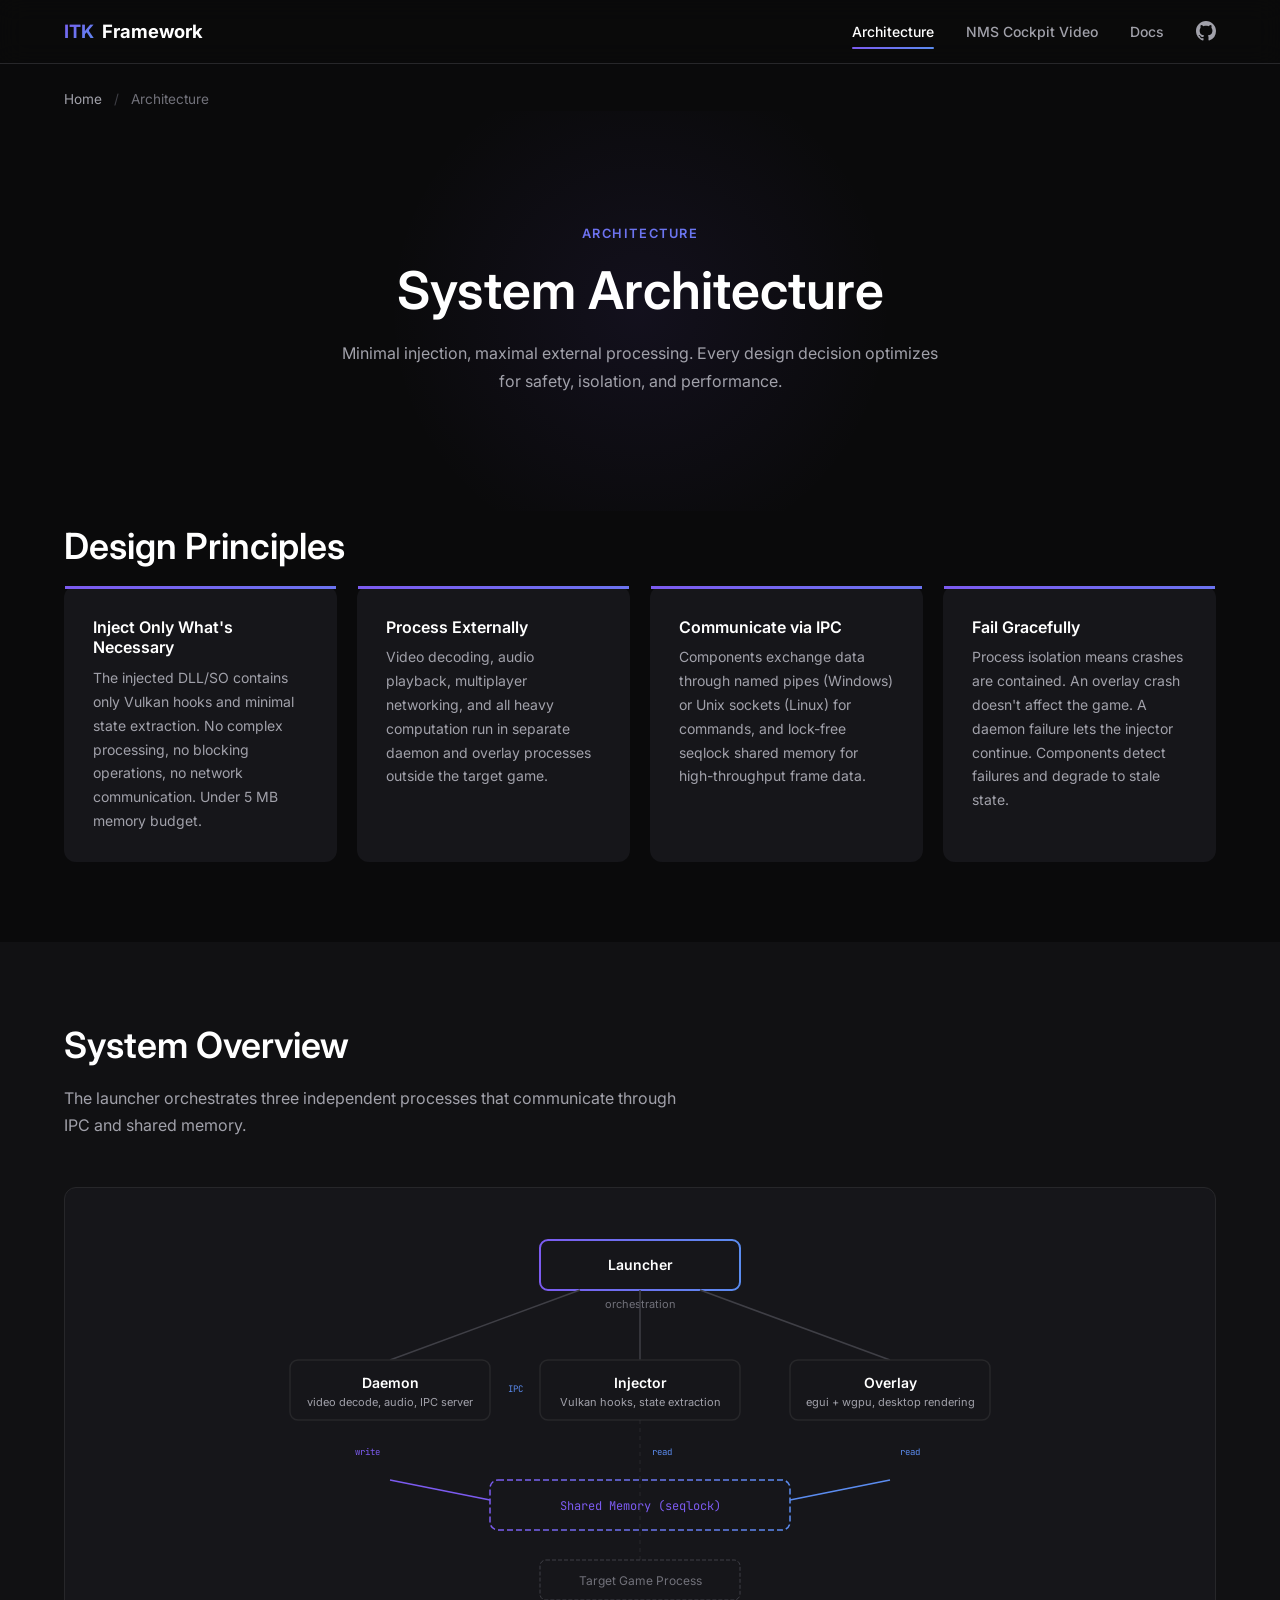
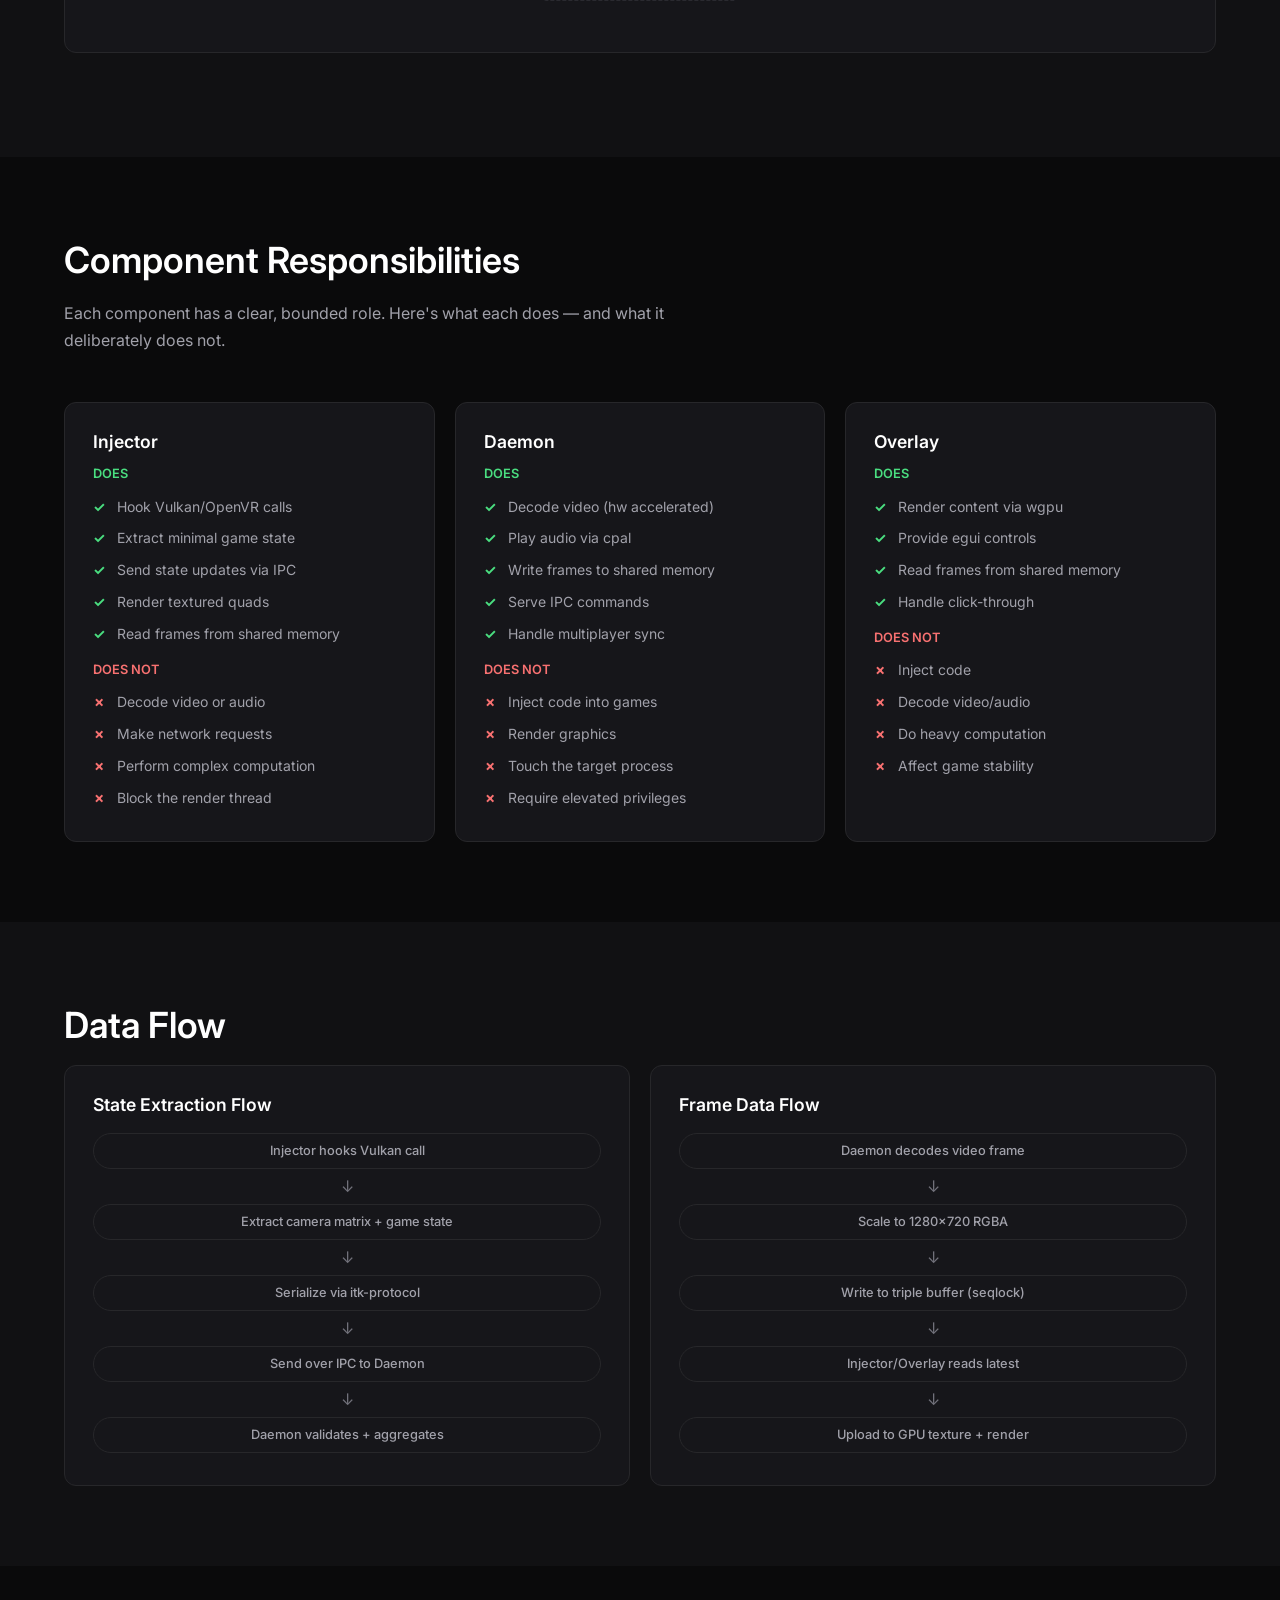
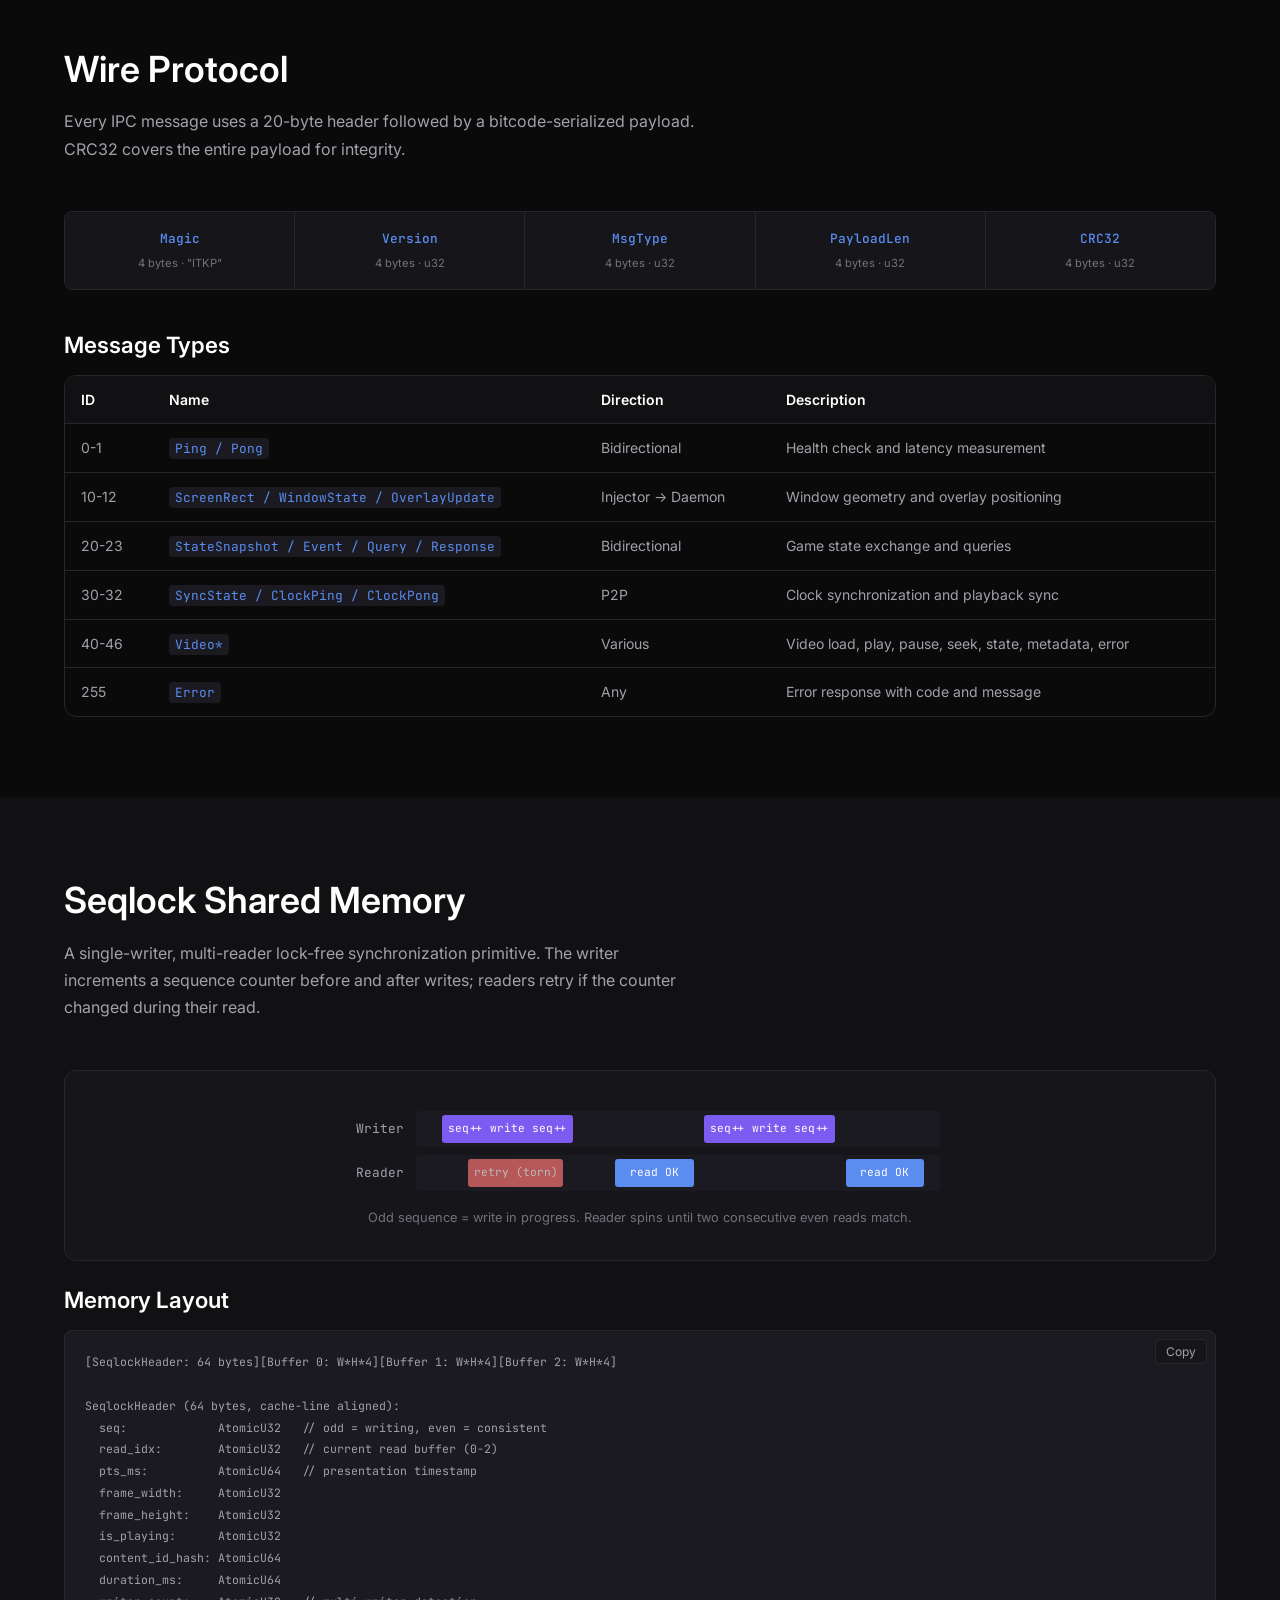
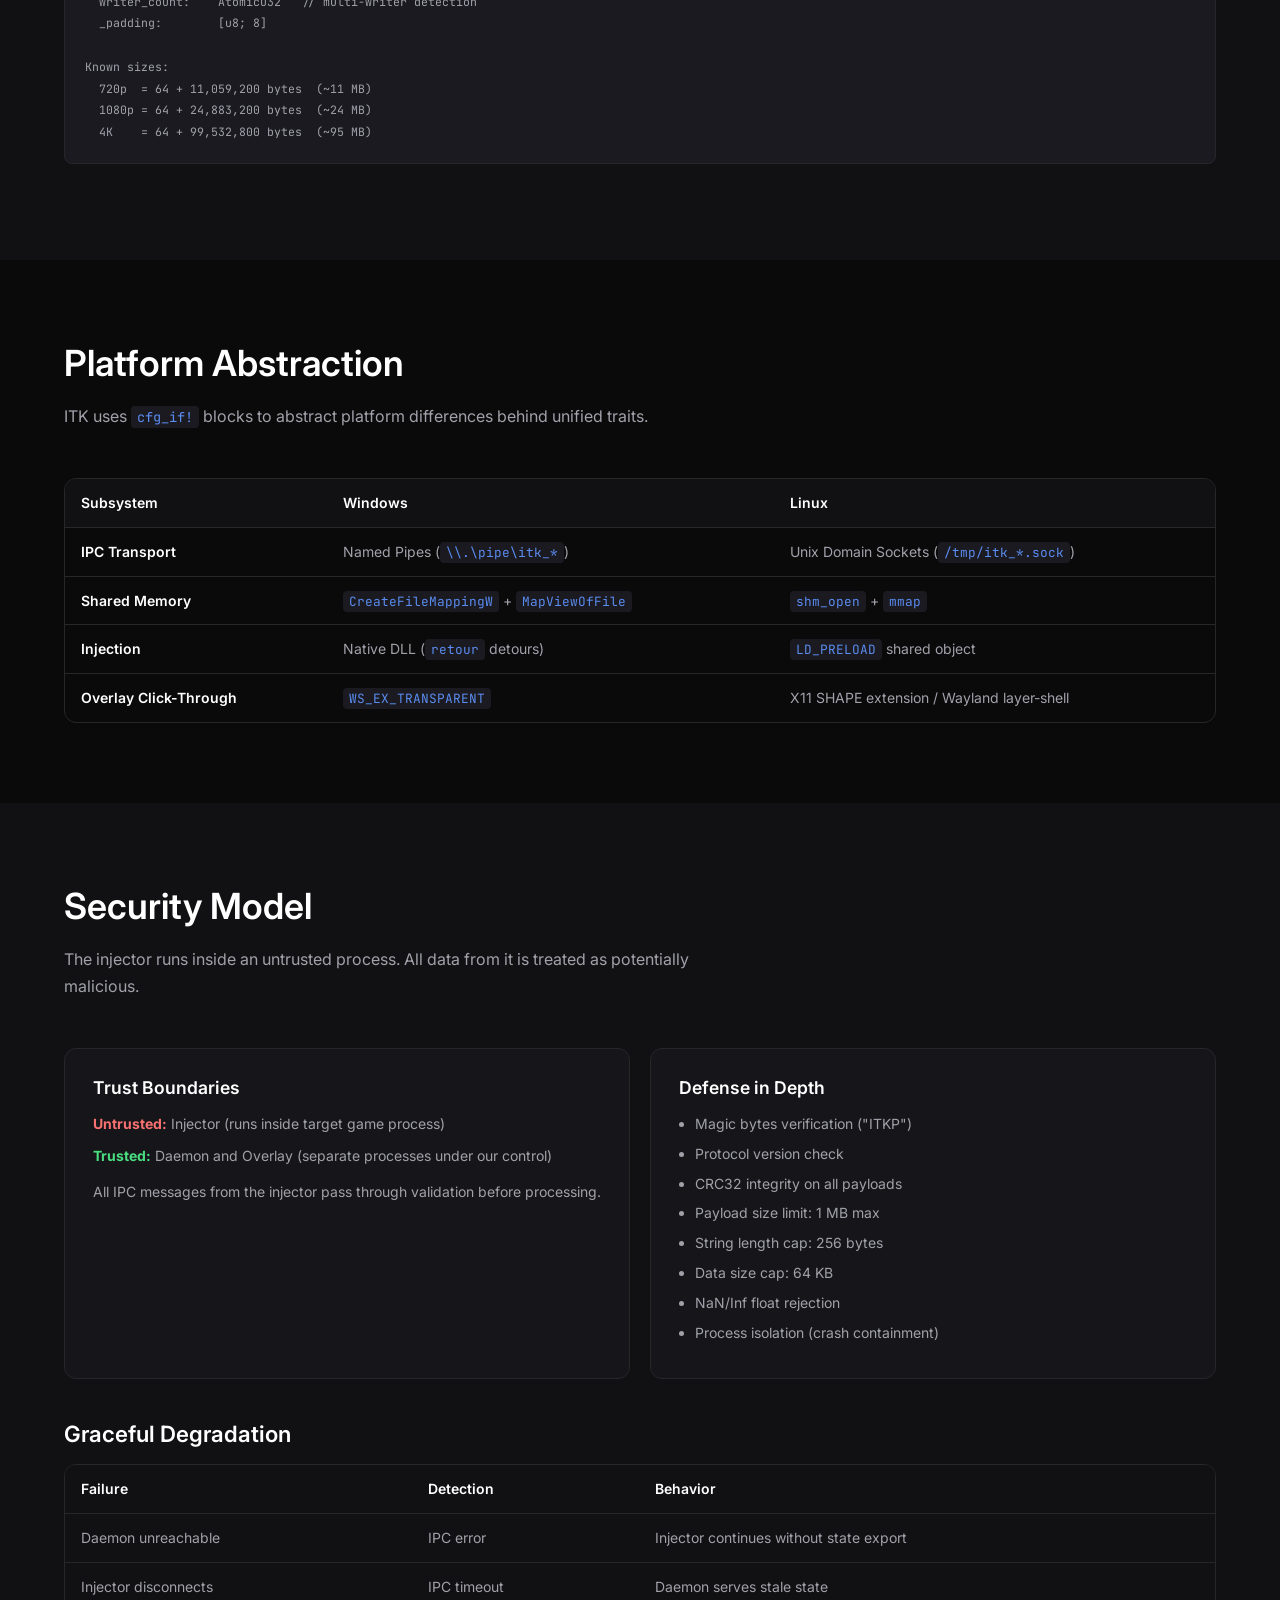
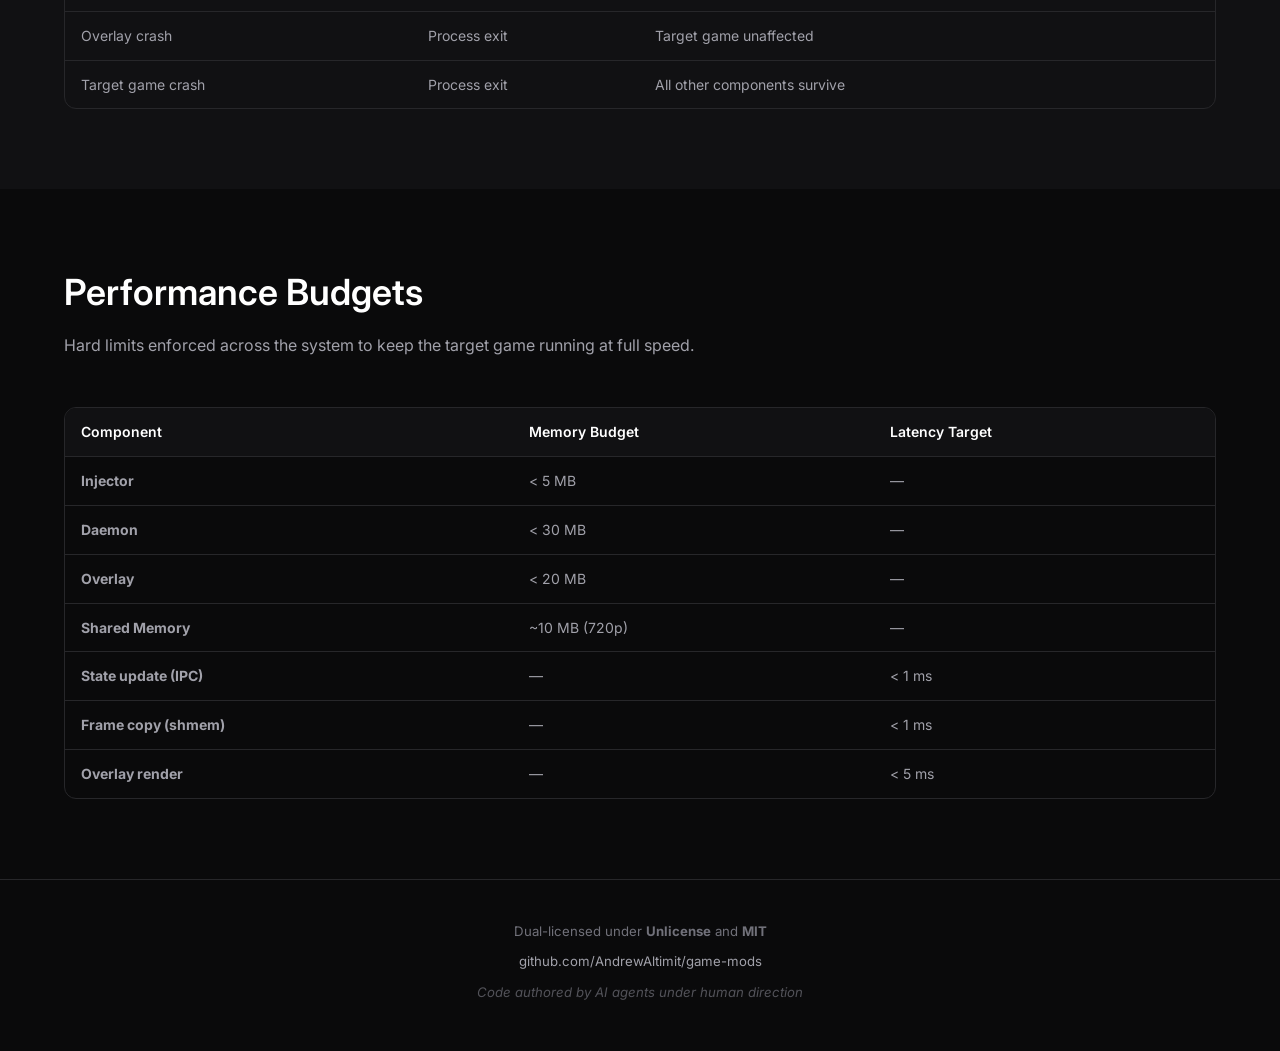
==== site/architecture.html @ 0e010b7b "feat: add GitHub Pages site with ITK documentation and CI deployment Build a complete static site sh" ====
<!DOCTYPE html>
<html lang="en">
<head>
  <meta charset="UTF-8">
  <meta name="viewport" content="width=device-width, initial-scale=1.0">
  <title>Architecture — ITK Framework</title>
  <meta name="description" content="Deep-dive into the ITK framework architecture: minimal injection, external processing, IPC, and shared memory.">
  <link rel="icon" href="img/favicon.svg" type="image/svg+xml">
  <link rel="stylesheet" href="css/styles.css">
</head>
<body>

  <!-- ── Navigation ──────────────────────────────────────────────── -->
  <nav class="navbar">
    <div class="container">
      <a href="index.html" class="nav-logo"><span>ITK</span> Framework</a>
      <div class="nav-links">
        <a href="architecture.html" class="active">Architecture</a>
        <a href="nms-cockpit-video.html">NMS Cockpit Video</a>
        <a href="docs.html">Docs</a>
        <a href="https://github.com/AndrewAltimit/game-mods" class="github-link" target="_blank" rel="noopener">
          <svg viewBox="0 0 16 16" aria-label="GitHub"><path d="M8 0C3.58 0 0 3.58 0 8c0 3.54 2.29 6.53 5.47 7.59.4.07.55-.17.55-.38 0-.19-.01-.82-.01-1.49-2.01.37-2.53-.49-2.69-.94-.09-.23-.48-.94-.82-1.13-.28-.15-.68-.52-.01-.53.63-.01 1.08.58 1.23.82.72 1.21 1.87.87 2.33.66.07-.52.28-.87.51-1.07-1.78-.2-3.64-.89-3.64-3.95 0-.87.31-1.59.82-2.15-.08-.2-.36-1.02.08-2.12 0 0 .67-.21 2.2.82.64-.18 1.32-.27 2-.27s1.36.09 2 .27c1.53-1.04 2.2-.82 2.2-.82.44 1.1.16 1.92.08 2.12.51.56.82 1.27.82 2.15 0 3.07-1.87 3.75-3.65 3.95.29.25.54.73.54 1.48 0 1.07-.01 1.93-.01 2.2 0 .21.15.46.55.38A8.01 8.01 0 0016 8c0-4.42-3.58-8-8-8z"/></svg>
        </a>
      </div>
      <button class="hamburger" aria-label="Toggle navigation">
        <span></span><span></span><span></span>
      </button>
    </div>
  </nav>

  <div class="nav-overlay">
    <a href="index.html">Home</a>
    <a href="architecture.html">Architecture</a>
    <a href="nms-cockpit-video.html">NMS Cockpit Video</a>
    <a href="docs.html">Docs</a>
    <a href="https://github.com/AndrewAltimit/game-mods" target="_blank" rel="noopener">GitHub</a>
  </div>

  <!-- ── Breadcrumbs ─────────────────────────────────────────────── -->
  <div class="breadcrumbs container">
    <a href="index.html">Home</a> <span>/</span> Architecture
  </div>

  <!-- ── Page Header ─────────────────────────────────────────────── -->
  <section class="page-header">
    <div class="container">
      <div class="section-label fade-in">Architecture</div>
      <h1 class="fade-in">System Architecture</h1>
      <p class="fade-in">Minimal injection, maximal external processing. Every design decision optimizes for safety, isolation, and performance.</p>
    </div>
  </section>

  <!-- ── Design Philosophy ───────────────────────────────────────── -->
  <section>
    <div class="container">
      <h2 class="section-title fade-in">Design Principles</h2>
      <div class="principle-grid">
        <div class="principle-card fade-in">
          <h3>Inject Only What's Necessary</h3>
          <p>The injected DLL/SO contains only Vulkan hooks and minimal state extraction. No complex processing, no blocking operations, no network communication. Under 5 MB memory budget.</p>
        </div>
        <div class="principle-card fade-in">
          <h3>Process Externally</h3>
          <p>Video decoding, audio playback, multiplayer networking, and all heavy computation run in separate daemon and overlay processes outside the target game.</p>
        </div>
        <div class="principle-card fade-in">
          <h3>Communicate via IPC</h3>
          <p>Components exchange data through named pipes (Windows) or Unix sockets (Linux) for commands, and lock-free seqlock shared memory for high-throughput frame data.</p>
        </div>
        <div class="principle-card fade-in">
          <h3>Fail Gracefully</h3>
          <p>Process isolation means crashes are contained. An overlay crash doesn't affect the game. A daemon failure lets the injector continue. Components detect failures and degrade to stale state.</p>
        </div>
      </div>
    </div>
  </section>

  <!-- ── System Overview Diagram ─────────────────────────────────── -->
  <section style="background: var(--bg-raised);">
    <div class="container">
      <h2 class="section-title fade-in">System Overview</h2>
      <p class="section-desc fade-in">The launcher orchestrates three independent processes that communicate through IPC and shared memory.</p>
      <div class="diagram-wrap fade-in">
        <svg viewBox="0 0 800 400" xmlns="http://www.w3.org/2000/svg" style="max-width: 800px;">
          <defs>
            <linearGradient id="grad1" x1="0%" y1="0%" x2="100%" y2="0%">
              <stop offset="0%" stop-color="#7c5bf0"/>
              <stop offset="100%" stop-color="#5b8cf0"/>
            </linearGradient>
            <filter id="glow">
              <feGaussianBlur stdDeviation="2" result="blur"/>
              <feMerge><feMergeNode in="blur"/><feMergeNode in="SourceGraphic"/></feMerge>
            </filter>
          </defs>

          <!-- Launcher box -->
          <rect x="300" y="20" width="200" height="50" rx="8" fill="none" stroke="url(#grad1)" stroke-width="2"/>
          <text x="400" y="50" text-anchor="middle" fill="#fff" font-family="Inter, sans-serif" font-size="14" font-weight="600">Launcher</text>
          <text x="400" y="88" text-anchor="middle" fill="#71717a" font-family="Inter, sans-serif" font-size="11">orchestration</text>

          <!-- Connecting lines from launcher -->
          <line x1="340" y1="70" x2="150" y2="140" stroke="#3f3f46" stroke-width="1.5"/>
          <line x1="400" y1="70" x2="400" y2="140" stroke="#3f3f46" stroke-width="1.5"/>
          <line x1="460" y1="70" x2="650" y2="140" stroke="#3f3f46" stroke-width="1.5"/>

          <!-- Daemon box -->
          <rect x="50" y="140" width="200" height="60" rx="8" fill="#16161a" stroke="#27272a" stroke-width="1.5"/>
          <text x="150" y="168" text-anchor="middle" fill="#fff" font-family="Inter, sans-serif" font-size="14" font-weight="600">Daemon</text>
          <text x="150" y="186" text-anchor="middle" fill="#a1a1aa" font-family="Inter, sans-serif" font-size="11">video decode, audio, IPC server</text>

          <!-- Injector box -->
          <rect x="300" y="140" width="200" height="60" rx="8" fill="#16161a" stroke="#27272a" stroke-width="1.5"/>
          <text x="400" y="168" text-anchor="middle" fill="#fff" font-family="Inter, sans-serif" font-size="14" font-weight="600">Injector</text>
          <text x="400" y="186" text-anchor="middle" fill="#a1a1aa" font-family="Inter, sans-serif" font-size="11">Vulkan hooks, state extraction</text>

          <!-- Overlay box -->
          <rect x="550" y="140" width="200" height="60" rx="8" fill="#16161a" stroke="#27272a" stroke-width="1.5"/>
          <text x="650" y="168" text-anchor="middle" fill="#fff" font-family="Inter, sans-serif" font-size="14" font-weight="600">Overlay</text>
          <text x="650" y="186" text-anchor="middle" fill="#a1a1aa" font-family="Inter, sans-serif" font-size="11">egui + wgpu, desktop rendering</text>

          <!-- Shared Memory block -->
          <rect x="250" y="260" width="300" height="50" rx="8" fill="none" stroke="url(#grad1)" stroke-width="1.5" stroke-dasharray="6 3"/>
          <text x="400" y="290" text-anchor="middle" fill="#7c5bf0" font-family="JetBrains Mono, monospace" font-size="12">Shared Memory (seqlock)</text>

          <!-- IPC arrows -->
          <line x1="250" y1="180" x2="300" y2="180" stroke="#5b8cf0" stroke-width="1.5" class="flow-line" filter="url(#glow)"/>
          <text x="275" y="172" text-anchor="middle" fill="#5b8cf0" font-family="JetBrains Mono, monospace" font-size="9">IPC</text>

          <!-- Shmem arrows -->
          <line x1="150" y1="200" x2="150" y2="260" stroke="#7c5bf0" stroke-width="1.5" class="flow-line" filter="url(#glow)"/>
          <line x1="150" y1="260" x2="250" y2="280" stroke="#7c5bf0" stroke-width="1.5"/>
          <text x="140" y="235" text-anchor="end" fill="#7c5bf0" font-family="JetBrains Mono, monospace" font-size="9">write</text>

          <line x1="650" y1="200" x2="650" y2="260" stroke="#5b8cf0" stroke-width="1.5" class="flow-line" filter="url(#glow)"/>
          <line x1="650" y1="260" x2="550" y2="280" stroke="#5b8cf0" stroke-width="1.5"/>
          <text x="660" y="235" fill="#5b8cf0" font-family="JetBrains Mono, monospace" font-size="9">read</text>

          <line x1="400" y1="200" x2="400" y2="260" stroke="#5b8cf0" stroke-width="1.5" class="flow-line" filter="url(#glow)"/>
          <text x="412" y="235" fill="#5b8cf0" font-family="JetBrains Mono, monospace" font-size="9">read</text>

          <!-- Target Game box -->
          <rect x="300" y="340" width="200" height="40" rx="6" fill="none" stroke="#3f3f46" stroke-width="1" stroke-dasharray="4 2"/>
          <text x="400" y="365" text-anchor="middle" fill="#71717a" font-family="Inter, sans-serif" font-size="12">Target Game Process</text>

          <!-- Injector inside game indicator -->
          <line x1="400" y1="200" x2="400" y2="340" stroke="#3f3f46" stroke-width="1" stroke-dasharray="4 4" opacity="0.4"/>
        </svg>
      </div>
    </div>
  </section>

  <!-- ── Component Responsibilities ──────────────────────────────── -->
  <section>
    <div class="container">
      <h2 class="section-title fade-in">Component Responsibilities</h2>
      <p class="section-desc fade-in">Each component has a clear, bounded role. Here's what each does &mdash; and what it deliberately does not.</p>
      <div class="three-col">
        <div class="card fade-in">
          <h3>Injector</h3>
          <h4 style="color: #4ade80; font-size: 0.8rem; margin: 12px 0 8px; font-weight: 600;">DOES</h4>
          <ul class="does-list">
            <li>Hook Vulkan/OpenVR calls</li>
            <li>Extract minimal game state</li>
            <li>Send state updates via IPC</li>
            <li>Render textured quads</li>
            <li>Read frames from shared memory</li>
          </ul>
          <h4 style="color: #f87171; font-size: 0.8rem; margin: 12px 0 8px; font-weight: 600;">DOES NOT</h4>
          <ul class="doesnt-list">
            <li>Decode video or audio</li>
            <li>Make network requests</li>
            <li>Perform complex computation</li>
            <li>Block the render thread</li>
          </ul>
        </div>
        <div class="card fade-in">
          <h3>Daemon</h3>
          <h4 style="color: #4ade80; font-size: 0.8rem; margin: 12px 0 8px; font-weight: 600;">DOES</h4>
          <ul class="does-list">
            <li>Decode video (hw accelerated)</li>
            <li>Play audio via cpal</li>
            <li>Write frames to shared memory</li>
            <li>Serve IPC commands</li>
            <li>Handle multiplayer sync</li>
          </ul>
          <h4 style="color: #f87171; font-size: 0.8rem; margin: 12px 0 8px; font-weight: 600;">DOES NOT</h4>
          <ul class="doesnt-list">
            <li>Inject code into games</li>
            <li>Render graphics</li>
            <li>Touch the target process</li>
            <li>Require elevated privileges</li>
          </ul>
        </div>
        <div class="card fade-in">
          <h3>Overlay</h3>
          <h4 style="color: #4ade80; font-size: 0.8rem; margin: 12px 0 8px; font-weight: 600;">DOES</h4>
          <ul class="does-list">
            <li>Render content via wgpu</li>
            <li>Provide egui controls</li>
            <li>Read frames from shared memory</li>
            <li>Handle click-through</li>
          </ul>
          <h4 style="color: #f87171; font-size: 0.8rem; margin: 12px 0 8px; font-weight: 600;">DOES NOT</h4>
          <ul class="doesnt-list">
            <li>Inject code</li>
            <li>Decode video/audio</li>
            <li>Do heavy computation</li>
            <li>Affect game stability</li>
          </ul>
        </div>
      </div>
    </div>
  </section>

  <!-- ── Data Flow ───────────────────────────────────────────────── -->
  <section style="background: var(--bg-raised);">
    <div class="container">
      <h2 class="section-title fade-in">Data Flow</h2>
      <div class="card-grid">
        <div class="card fade-in">
          <h3>State Extraction Flow</h3>
          <div style="margin-top: 16px;">
            <div class="pill" style="margin: 4px 0; display: block; text-align: center;">Injector hooks Vulkan call</div>
            <div style="text-align: center; color: var(--text-dim);">&darr;</div>
            <div class="pill" style="margin: 4px 0; display: block; text-align: center;">Extract camera matrix + game state</div>
            <div style="text-align: center; color: var(--text-dim);">&darr;</div>
            <div class="pill" style="margin: 4px 0; display: block; text-align: center;">Serialize via itk-protocol</div>
            <div style="text-align: center; color: var(--text-dim);">&darr;</div>
            <div class="pill" style="margin: 4px 0; display: block; text-align: center;">Send over IPC to Daemon</div>
            <div style="text-align: center; color: var(--text-dim);">&darr;</div>
            <div class="pill" style="margin: 4px 0; display: block; text-align: center;">Daemon validates + aggregates</div>
          </div>
        </div>
        <div class="card fade-in">
          <h3>Frame Data Flow</h3>
          <div style="margin-top: 16px;">
            <div class="pill" style="margin: 4px 0; display: block; text-align: center;">Daemon decodes video frame</div>
            <div style="text-align: center; color: var(--text-dim);">&darr;</div>
            <div class="pill" style="margin: 4px 0; display: block; text-align: center;">Scale to 1280&times;720 RGBA</div>
            <div style="text-align: center; color: var(--text-dim);">&darr;</div>
            <div class="pill" style="margin: 4px 0; display: block; text-align: center;">Write to triple buffer (seqlock)</div>
            <div style="text-align: center; color: var(--text-dim);">&darr;</div>
            <div class="pill" style="margin: 4px 0; display: block; text-align: center;">Injector/Overlay reads latest</div>
            <div style="text-align: center; color: var(--text-dim);">&darr;</div>
            <div class="pill" style="margin: 4px 0; display: block; text-align: center;">Upload to GPU texture + render</div>
          </div>
        </div>
      </div>
    </div>
  </section>

  <!-- ── Wire Protocol ───────────────────────────────────────────── -->
  <section>
    <div class="container">
      <h2 class="section-title fade-in">Wire Protocol</h2>
      <p class="section-desc fade-in">Every IPC message uses a 20-byte header followed by a bitcode-serialized payload. CRC32 covers the entire payload for integrity.</p>

      <div class="header-visual fade-in">
        <div class="header-field">
          <div class="field-name">Magic</div>
          <div class="field-size">4 bytes &middot; "ITKP"</div>
        </div>
        <div class="header-field">
          <div class="field-name">Version</div>
          <div class="field-size">4 bytes &middot; u32</div>
        </div>
        <div class="header-field">
          <div class="field-name">MsgType</div>
          <div class="field-size">4 bytes &middot; u32</div>
        </div>
        <div class="header-field">
          <div class="field-name">PayloadLen</div>
          <div class="field-size">4 bytes &middot; u32</div>
        </div>
        <div class="header-field">
          <div class="field-name">CRC32</div>
          <div class="field-size">4 bytes &middot; u32</div>
        </div>
      </div>

      <h3 class="fade-in" style="margin-top: 40px;">Message Types</h3>
      <div class="table-wrap fade-in" style="margin-top: 16px;">
        <table>
          <thead>
            <tr><th>ID</th><th>Name</th><th>Direction</th><th>Description</th></tr>
          </thead>
          <tbody>
            <tr><td>0-1</td><td><code>Ping / Pong</code></td><td>Bidirectional</td><td>Health check and latency measurement</td></tr>
            <tr><td>10-12</td><td><code>ScreenRect / WindowState / OverlayUpdate</code></td><td>Injector &rarr; Daemon</td><td>Window geometry and overlay positioning</td></tr>
            <tr><td>20-23</td><td><code>StateSnapshot / Event / Query / Response</code></td><td>Bidirectional</td><td>Game state exchange and queries</td></tr>
            <tr><td>30-32</td><td><code>SyncState / ClockPing / ClockPong</code></td><td>P2P</td><td>Clock synchronization and playback sync</td></tr>
            <tr><td>40-46</td><td><code>Video*</code></td><td>Various</td><td>Video load, play, pause, seek, state, metadata, error</td></tr>
            <tr><td>255</td><td><code>Error</code></td><td>Any</td><td>Error response with code and message</td></tr>
          </tbody>
        </table>
      </div>
    </div>
  </section>

  <!-- ── Seqlock Visualization ───────────────────────────────────── -->
  <section style="background: var(--bg-raised);">
    <div class="container">
      <h2 class="section-title fade-in">Seqlock Shared Memory</h2>
      <p class="section-desc fade-in">A single-writer, multi-reader lock-free synchronization primitive. The writer increments a sequence counter before and after writes; readers retry if the counter changed during their read.</p>

      <div class="diagram-wrap fade-in">
        <div style="max-width: 600px; margin: 0 auto;">
          <div class="timeline-row">
            <div class="timeline-label">Writer</div>
            <div class="timeline-bar">
              <div class="timeline-segment seg-write" style="left: 5%; width: 25%;">seq++ write seq++</div>
              <div class="timeline-segment seg-write" style="left: 55%; width: 25%;">seq++ write seq++</div>
            </div>
          </div>
          <div class="timeline-row">
            <div class="timeline-label">Reader</div>
            <div class="timeline-bar">
              <div class="timeline-segment seg-retry" style="left: 10%; width: 18%;">retry (torn)</div>
              <div class="timeline-segment seg-read" style="left: 38%; width: 15%;">read OK</div>
              <div class="timeline-segment seg-read" style="left: 82%; width: 15%;">read OK</div>
            </div>
          </div>
        </div>
        <p style="text-align: center; margin-top: 16px; font-size: 0.8rem; color: var(--text-dim);">Odd sequence = write in progress. Reader spins until two consecutive even reads match.</p>
      </div>

      <div style="margin-top: 24px;" class="fade-in">
        <h3>Memory Layout</h3>
        <pre><code>[SeqlockHeader: 64 bytes][Buffer 0: W*H*4][Buffer 1: W*H*4][Buffer 2: W*H*4]

SeqlockHeader (64 bytes, cache-line aligned):
  seq:             AtomicU32   // odd = writing, even = consistent
  read_idx:        AtomicU32   // current read buffer (0-2)
  pts_ms:          AtomicU64   // presentation timestamp
  frame_width:     AtomicU32
  frame_height:    AtomicU32
  is_playing:      AtomicU32
  content_id_hash: AtomicU64
  duration_ms:     AtomicU64
  writer_count:    AtomicU32   // multi-writer detection
  _padding:        [u8; 8]

Known sizes:
  720p  = 64 + 11,059,200 bytes  (~11 MB)
  1080p = 64 + 24,883,200 bytes  (~24 MB)
  4K    = 64 + 99,532,800 bytes  (~95 MB)</code></pre>
      </div>
    </div>
  </section>

  <!-- ── Platform Abstraction ────────────────────────────────────── -->
  <section>
    <div class="container">
      <h2 class="section-title fade-in">Platform Abstraction</h2>
      <p class="section-desc fade-in">ITK uses <code>cfg_if!</code> blocks to abstract platform differences behind unified traits.</p>
      <div class="table-wrap fade-in">
        <table class="comparison-table">
          <thead>
            <tr><th>Subsystem</th><th>Windows</th><th>Linux</th></tr>
          </thead>
          <tbody>
            <tr><td>IPC Transport</td><td>Named Pipes (<code>\\.\pipe\itk_*</code>)</td><td>Unix Domain Sockets (<code>/tmp/itk_*.sock</code>)</td></tr>
            <tr><td>Shared Memory</td><td><code>CreateFileMappingW</code> + <code>MapViewOfFile</code></td><td><code>shm_open</code> + <code>mmap</code></td></tr>
            <tr><td>Injection</td><td>Native DLL (<code>retour</code> detours)</td><td><code>LD_PRELOAD</code> shared object</td></tr>
            <tr><td>Overlay Click-Through</td><td><code>WS_EX_TRANSPARENT</code></td><td>X11 SHAPE extension / Wayland layer-shell</td></tr>
          </tbody>
        </table>
      </div>
    </div>
  </section>

  <!-- ── Security Model ──────────────────────────────────────────── -->
  <section style="background: var(--bg-raised);">
    <div class="container">
      <h2 class="section-title fade-in">Security Model</h2>
      <p class="section-desc fade-in">The injector runs inside an untrusted process. All data from it is treated as potentially malicious.</p>

      <div class="card-grid">
        <div class="card fade-in">
          <h3>Trust Boundaries</h3>
          <p style="margin-top: 12px;"><strong style="color: #f87171;">Untrusted:</strong> Injector (runs inside target game process)</p>
          <p style="margin-top: 8px;"><strong style="color: #4ade80;">Trusted:</strong> Daemon and Overlay (separate processes under our control)</p>
          <p style="margin-top: 12px;">All IPC messages from the injector pass through validation before processing.</p>
        </div>
        <div class="card fade-in">
          <h3>Defense in Depth</h3>
          <ul style="margin-top: 12px; padding-left: 16px;">
            <li style="list-style: disc; color: var(--text-muted); margin-bottom: 6px; font-size: 0.875rem;">Magic bytes verification ("ITKP")</li>
            <li style="list-style: disc; color: var(--text-muted); margin-bottom: 6px; font-size: 0.875rem;">Protocol version check</li>
            <li style="list-style: disc; color: var(--text-muted); margin-bottom: 6px; font-size: 0.875rem;">CRC32 integrity on all payloads</li>
            <li style="list-style: disc; color: var(--text-muted); margin-bottom: 6px; font-size: 0.875rem;">Payload size limit: 1 MB max</li>
            <li style="list-style: disc; color: var(--text-muted); margin-bottom: 6px; font-size: 0.875rem;">String length cap: 256 bytes</li>
            <li style="list-style: disc; color: var(--text-muted); margin-bottom: 6px; font-size: 0.875rem;">Data size cap: 64 KB</li>
            <li style="list-style: disc; color: var(--text-muted); margin-bottom: 6px; font-size: 0.875rem;">NaN/Inf float rejection</li>
            <li style="list-style: disc; color: var(--text-muted); margin-bottom: 6px; font-size: 0.875rem;">Process isolation (crash containment)</li>
          </ul>
        </div>
      </div>

      <h3 class="fade-in" style="margin-top: 40px;">Graceful Degradation</h3>
      <div class="table-wrap fade-in" style="margin-top: 16px;">
        <table>
          <thead>
            <tr><th>Failure</th><th>Detection</th><th>Behavior</th></tr>
          </thead>
          <tbody>
            <tr><td>Daemon unreachable</td><td>IPC error</td><td>Injector continues without state export</td></tr>
            <tr><td>Injector disconnects</td><td>IPC timeout</td><td>Daemon serves stale state</td></tr>
            <tr><td>Overlay crash</td><td>Process exit</td><td>Target game unaffected</td></tr>
            <tr><td>Target game crash</td><td>Process exit</td><td>All other components survive</td></tr>
          </tbody>
        </table>
      </div>
    </div>
  </section>

  <!-- ── Performance Budgets ─────────────────────────────────────── -->
  <section>
    <div class="container">
      <h2 class="section-title fade-in">Performance Budgets</h2>
      <p class="section-desc fade-in">Hard limits enforced across the system to keep the target game running at full speed.</p>
      <div class="table-wrap fade-in">
        <table>
          <thead>
            <tr><th>Component</th><th>Memory Budget</th><th>Latency Target</th></tr>
          </thead>
          <tbody>
            <tr><td><strong>Injector</strong></td><td>&lt; 5 MB</td><td>&mdash;</td></tr>
            <tr><td><strong>Daemon</strong></td><td>&lt; 30 MB</td><td>&mdash;</td></tr>
            <tr><td><strong>Overlay</strong></td><td>&lt; 20 MB</td><td>&mdash;</td></tr>
            <tr><td><strong>Shared Memory</strong></td><td>~10 MB (720p)</td><td>&mdash;</td></tr>
            <tr><td><strong>State update (IPC)</strong></td><td>&mdash;</td><td>&lt; 1 ms</td></tr>
            <tr><td><strong>Frame copy (shmem)</strong></td><td>&mdash;</td><td>&lt; 1 ms</td></tr>
            <tr><td><strong>Overlay render</strong></td><td>&mdash;</td><td>&lt; 5 ms</td></tr>
          </tbody>
        </table>
      </div>
    </div>
  </section>

  <!-- ── Footer ──────────────────────────────────────────────────── -->
  <footer class="footer">
    <div class="container">
      <p>Dual-licensed under <strong>Unlicense</strong> and <strong>MIT</strong></p>
      <p><a href="https://github.com/AndrewAltimit/game-mods" target="_blank" rel="noopener">github.com/AndrewAltimit/game-mods</a></p>
      <p class="footer-ai">Code authored by AI agents under human direction</p>
    </div>
  </footer>

  <script src="js/main.js"></script>
</body>
</html>
---- site/css/styles.css ----
/* ═══════════════════════════════════════════════════════════════════
   ITK — Injection Toolkit Design System
   Modern dark tech (Vercel/Linear-inspired)
   ═══════════════════════════════════════════════════════════════════ */

/* ── Fonts ────────────────────────────────────────────────────────── */
@import url('https://fonts.googleapis.com/css2?family=Inter:wght@400;500;600;700&family=JetBrains+Mono:wght@400;500&display=swap');

/* ── Custom Properties ────────────────────────────────────────────── */
:root {
  --bg:           #0a0a0b;
  --bg-raised:    #111113;
  --bg-card:      #16161a;
  --bg-code:      #1a1a20;
  --border:       #27272a;
  --border-light: #3f3f46;
  --text:         #e4e4e7;
  --text-muted:   #a1a1aa;
  --text-dim:     #71717a;
  --accent:       #7c5bf0;
  --accent-end:   #5b8cf0;
  --gradient:     linear-gradient(135deg, var(--accent), var(--accent-end));
  --font-body:    'Inter', system-ui, -apple-system, sans-serif;
  --font-mono:    'JetBrains Mono', ui-monospace, 'Cascadia Code', monospace;
  --radius:       8px;
  --radius-lg:    12px;
  --transition:   0.25s cubic-bezier(0.4, 0, 0.2, 1);
  --nav-height:   64px;
  --max-width:    1200px;
}

/* ── Reset & Base ─────────────────────────────────────────────────── */
*, *::before, *::after { box-sizing: border-box; margin: 0; padding: 0; }

html {
  scroll-behavior: smooth;
  scroll-padding-top: calc(var(--nav-height) + 24px);
  -webkit-text-size-adjust: 100%;
}

body {
  font-family: var(--font-body);
  background: var(--bg);
  color: var(--text);
  line-height: 1.7;
  font-size: clamp(0.938rem, 0.9rem + 0.2vw, 1rem);
  -webkit-font-smoothing: antialiased;
  overflow-x: hidden;
}

a { color: var(--accent-end); text-decoration: none; transition: color var(--transition); }
a:hover { color: var(--accent); }

img, svg { max-width: 100%; height: auto; display: block; }
ul, ol { list-style: none; }
h1, h2, h3, h4 { line-height: 1.3; font-weight: 600; color: #fff; }

h1 { font-size: clamp(2rem, 1.5rem + 2.5vw, 3.25rem); }
h2 { font-size: clamp(1.5rem, 1.2rem + 1.5vw, 2.25rem); }
h3 { font-size: clamp(1.15rem, 1rem + 0.5vw, 1.5rem); }

/* ── Layout Helpers ───────────────────────────────────────────────── */
.container {
  width: 100%;
  max-width: var(--max-width);
  margin: 0 auto;
  padding: 0 24px;
}

section {
  padding: 80px 0;
}

.section-label {
  font-size: 0.8rem;
  font-weight: 600;
  text-transform: uppercase;
  letter-spacing: 0.12em;
  background: var(--gradient);
  -webkit-background-clip: text;
  -webkit-text-fill-color: transparent;
  background-clip: text;
  margin-bottom: 12px;
}

.section-title {
  margin-bottom: 16px;
}

.section-desc {
  color: var(--text-muted);
  max-width: 640px;
  margin-bottom: 48px;
}

/* ── Navigation ───────────────────────────────────────────────────── */
.navbar {
  position: fixed;
  top: 0;
  left: 0;
  right: 0;
  z-index: 1000;
  height: var(--nav-height);
  background: rgba(10, 10, 11, 0.8);
  backdrop-filter: blur(12px);
  -webkit-backdrop-filter: blur(12px);
  border-bottom: 1px solid var(--border);
  display: flex;
  align-items: center;
}

.navbar .container {
  display: flex;
  align-items: center;
  justify-content: space-between;
}

.nav-logo {
  font-weight: 700;
  font-size: 1.15rem;
  color: #fff;
  display: flex;
  align-items: center;
  gap: 8px;
}

.nav-logo span {
  background: var(--gradient);
  -webkit-background-clip: text;
  -webkit-text-fill-color: transparent;
  background-clip: text;
}

.nav-links {
  display: flex;
  align-items: center;
  gap: 32px;
}

.nav-links a {
  font-size: 0.875rem;
  font-weight: 500;
  color: var(--text-muted);
  position: relative;
  padding: 4px 0;
  transition: color var(--transition);
}

.nav-links a:hover,
.nav-links a.active {
  color: #fff;
}

.nav-links a.active::after {
  content: '';
  position: absolute;
  bottom: -2px;
  left: 0;
  right: 0;
  height: 2px;
  background: var(--gradient);
  border-radius: 1px;
}

.nav-links .github-link {
  display: flex;
  align-items: center;
}

.nav-links .github-link svg {
  width: 20px;
  height: 20px;
  fill: var(--text-muted);
  transition: fill var(--transition);
}

.nav-links .github-link:hover svg {
  fill: #fff;
}

/* Hamburger */
.hamburger {
  display: none;
  flex-direction: column;
  gap: 5px;
  background: none;
  border: none;
  cursor: pointer;
  padding: 4px;
}

.hamburger span {
  display: block;
  width: 22px;
  height: 2px;
  background: var(--text);
  border-radius: 1px;
  transition: var(--transition);
}

.hamburger.active span:nth-child(1) { transform: rotate(45deg) translate(5px, 5px); }
.hamburger.active span:nth-child(2) { opacity: 0; }
.hamburger.active span:nth-child(3) { transform: rotate(-45deg) translate(5px, -5px); }

/* Mobile overlay */
.nav-overlay {
  display: none;
  position: fixed;
  inset: 0;
  z-index: 999;
  background: rgba(10, 10, 11, 0.95);
  backdrop-filter: blur(16px);
  flex-direction: column;
  align-items: center;
  justify-content: center;
  gap: 32px;
}

.nav-overlay.active { display: flex; }

.nav-overlay a {
  font-size: 1.5rem;
  font-weight: 600;
  color: var(--text);
}

.nav-overlay a:hover { color: var(--accent); }

@media (max-width: 768px) {
  .nav-links { display: none; }
  .hamburger { display: flex; }
}

/* ── Breadcrumbs ──────────────────────────────────────────────────── */
.breadcrumbs {
  padding-top: calc(var(--nav-height) + 24px);
  padding-bottom: 0;
  font-size: 0.85rem;
  color: var(--text-dim);
}

.breadcrumbs a { color: var(--text-muted); }
.breadcrumbs a:hover { color: var(--accent-end); }
.breadcrumbs span { margin: 0 8px; color: var(--border-light); }

/* ── Hero ─────────────────────────────────────────────────────────── */
.hero {
  position: relative;
  min-height: 90vh;
  display: flex;
  align-items: center;
  text-align: center;
  padding-top: var(--nav-height);
  overflow: hidden;
}

.hero::before {
  content: '';
  position: absolute;
  top: -50%;
  left: 50%;
  width: 800px;
  height: 800px;
  transform: translateX(-50%);
  background: radial-gradient(circle, rgba(124, 91, 240, 0.12) 0%, transparent 70%);
  pointer-events: none;
}

.hero-content {
  position: relative;
  z-index: 1;
  width: 100%;
}

.hero h1 {
  margin-bottom: 20px;
}

.hero h1 .gradient {
  background: var(--gradient);
  -webkit-background-clip: text;
  -webkit-text-fill-color: transparent;
  background-clip: text;
}

.hero-tagline {
  font-size: clamp(1.1rem, 0.9rem + 1vw, 1.4rem);
  color: var(--text-muted);
  max-width: 600px;
  margin: 0 auto 40px;
}

.hero-ctas {
  display: flex;
  justify-content: center;
  gap: 16px;
  flex-wrap: wrap;
}

/* ── Buttons ──────────────────────────────────────────────────────── */
.btn {
  display: inline-flex;
  align-items: center;
  gap: 8px;
  padding: 12px 28px;
  border-radius: var(--radius);
  font-size: 0.938rem;
  font-weight: 600;
  cursor: pointer;
  border: none;
  transition: var(--transition);
}

.btn-primary {
  background: var(--gradient);
  color: #fff;
}

.btn-primary:hover {
  opacity: 0.9;
  transform: translateY(-1px);
  color: #fff;
}

.btn-secondary {
  background: var(--bg-card);
  color: var(--text);
  border: 1px solid var(--border);
}

.btn-secondary:hover {
  border-color: var(--border-light);
  color: #fff;
  transform: translateY(-1px);
}

/* ── Cards ────────────────────────────────────────────────────────── */
.card-grid {
  display: grid;
  grid-template-columns: repeat(auto-fit, minmax(300px, 1fr));
  gap: 20px;
}

.card {
  background: var(--bg-card);
  border: 1px solid var(--border);
  border-radius: var(--radius-lg);
  padding: 28px;
  transition: var(--transition);
}

.card:hover {
  border-color: var(--border-light);
  transform: translateY(-2px);
}

.card-icon {
  width: 40px;
  height: 40px;
  border-radius: var(--radius);
  background: var(--gradient);
  display: flex;
  align-items: center;
  justify-content: center;
  margin-bottom: 16px;
  font-size: 1.1rem;
  color: #fff;
}

.card h3 {
  font-size: 1.1rem;
  margin-bottom: 8px;
}

.card p {
  color: var(--text-muted);
  font-size: 0.875rem;
}

.card .mono {
  font-family: var(--font-mono);
  font-size: 0.85rem;
  color: var(--accent-end);
}

/* ── Stats Strip ──────────────────────────────────────────────────── */
.stats-strip {
  padding: 48px 0;
  border-top: 1px solid var(--border);
  border-bottom: 1px solid var(--border);
  background: var(--bg-raised);
}

.stats-grid {
  display: grid;
  grid-template-columns: repeat(4, 1fr);
  gap: 24px;
  text-align: center;
}

.stat-card {
  padding: 24px 16px;
}

.stat-value {
  font-size: clamp(1.75rem, 1.5rem + 1.5vw, 2.5rem);
  font-weight: 700;
  background: var(--gradient);
  -webkit-background-clip: text;
  -webkit-text-fill-color: transparent;
  background-clip: text;
  line-height: 1.2;
}

.stat-label {
  font-size: 0.85rem;
  color: var(--text-muted);
  margin-top: 4px;
}

@media (max-width: 768px) {
  .stats-grid { grid-template-columns: repeat(2, 1fr); }
}

@media (max-width: 480px) {
  .stats-grid { grid-template-columns: 1fr; }
}

/* ── Featured Project Card ────────────────────────────────────────── */
.featured-card {
  background: var(--bg-card);
  border: 1px solid var(--border);
  border-radius: var(--radius-lg);
  padding: 40px;
  display: flex;
  gap: 40px;
  align-items: center;
}

.featured-card .featured-info { flex: 1; }
.featured-card .featured-info h3 { font-size: 1.5rem; margin-bottom: 12px; }
.featured-card .featured-info p { color: var(--text-muted); margin-bottom: 24px; }

.featured-card .feature-list {
  display: flex;
  flex-wrap: wrap;
  gap: 8px;
  margin-bottom: 24px;
}

@media (max-width: 768px) {
  .featured-card { flex-direction: column; padding: 28px; }
}

/* ── Pill Badges ──────────────────────────────────────────────────── */
.pill {
  display: inline-block;
  padding: 6px 14px;
  border-radius: 9999px;
  font-size: 0.8rem;
  font-weight: 500;
  background: var(--bg-card);
  border: 1px solid var(--border);
  color: var(--text-muted);
}

.pill-accent {
  border-color: rgba(124, 91, 240, 0.3);
  color: var(--accent);
}

.pills-wrap {
  display: flex;
  flex-wrap: wrap;
  gap: 10px;
  justify-content: center;
}

/* ── Tables ───────────────────────────────────────────────────────── */
.table-wrap {
  overflow-x: auto;
  border-radius: var(--radius-lg);
  border: 1px solid var(--border);
}

table {
  width: 100%;
  border-collapse: collapse;
  font-size: 0.875rem;
}

th, td {
  padding: 12px 16px;
  text-align: left;
  border-bottom: 1px solid var(--border);
}

th {
  background: var(--bg-raised);
  font-weight: 600;
  color: #fff;
  white-space: nowrap;
}

td { color: var(--text-muted); }

tr:last-child td { border-bottom: none; }

tr:hover td { background: rgba(255, 255, 255, 0.02); }

td code {
  font-family: var(--font-mono);
  font-size: 0.8rem;
  background: var(--bg-code);
  padding: 2px 6px;
  border-radius: 4px;
  color: var(--accent-end);
}

/* ── Code Blocks ──────────────────────────────────────────────────── */
pre {
  background: var(--bg-code);
  border: 1px solid var(--border);
  border-radius: var(--radius);
  padding: 20px;
  overflow-x: auto;
  font-family: var(--font-mono);
  font-size: 0.85rem;
  line-height: 1.6;
  color: var(--text-muted);
  margin: 16px 0;
}

code {
  font-family: var(--font-mono);
  font-size: 0.85em;
}

p code, li code {
  background: var(--bg-code);
  padding: 2px 6px;
  border-radius: 4px;
  color: var(--accent-end);
  font-size: 0.85em;
}

.copy-btn {
  position: absolute;
  top: 8px;
  right: 8px;
  background: var(--bg-card);
  border: 1px solid var(--border);
  color: var(--text-muted);
  padding: 4px 10px;
  font-size: 0.75rem;
  border-radius: 4px;
  cursor: pointer;
  font-family: var(--font-body);
  transition: var(--transition);
}

.copy-btn:hover {
  border-color: var(--border-light);
  color: #fff;
}

/* ── Tabs ─────────────────────────────────────────────────────────── */
.tabs {
  display: flex;
  gap: 0;
  border-bottom: 1px solid var(--border);
  margin-bottom: 24px;
}

.tab-btn {
  background: none;
  border: none;
  border-bottom: 2px solid transparent;
  padding: 10px 20px;
  color: var(--text-muted);
  font-size: 0.875rem;
  font-weight: 500;
  cursor: pointer;
  font-family: var(--font-body);
  transition: var(--transition);
}

.tab-btn:hover { color: var(--text); }

.tab-btn.active {
  color: #fff;
  border-bottom-color: var(--accent);
}

.tab-panel { display: none; }
.tab-panel.active { display: block; }

/* ── Accordion ────────────────────────────────────────────────────── */
.accordion-item {
  border: 1px solid var(--border);
  border-radius: var(--radius);
  margin-bottom: 8px;
  overflow: hidden;
}

.accordion-header {
  display: flex;
  align-items: center;
  justify-content: space-between;
  padding: 16px 20px;
  background: var(--bg-card);
  cursor: pointer;
  font-weight: 600;
  color: #fff;
  transition: var(--transition);
  user-select: none;
}

.accordion-header:hover { background: var(--bg-raised); }

.accordion-header::after {
  content: '+';
  font-size: 1.25rem;
  color: var(--text-dim);
  transition: transform var(--transition);
}

.accordion-item.open .accordion-header::after {
  content: '\2212';
}

.accordion-body {
  max-height: 0;
  overflow: hidden;
  transition: max-height 0.35s ease;
}

.accordion-body-inner {
  padding: 20px;
  color: var(--text-muted);
  font-size: 0.9rem;
  line-height: 1.8;
}

/* ── Docs Sidebar TOC ─────────────────────────────────────────────── */
.docs-layout {
  display: flex;
  gap: 48px;
  padding-top: calc(var(--nav-height) + 24px);
}

.toc {
  position: sticky;
  top: calc(var(--nav-height) + 24px);
  width: 240px;
  flex-shrink: 0;
  max-height: calc(100vh - var(--nav-height) - 48px);
  overflow-y: auto;
  padding-right: 16px;
  border-right: 1px solid var(--border);
}

.toc h4 {
  font-size: 0.75rem;
  text-transform: uppercase;
  letter-spacing: 0.1em;
  color: var(--text-dim);
  margin-bottom: 12px;
  margin-top: 20px;
}

.toc h4:first-child { margin-top: 0; }

.toc a {
  display: block;
  padding: 4px 12px;
  font-size: 0.825rem;
  color: var(--text-muted);
  border-left: 2px solid transparent;
  margin-bottom: 2px;
  transition: var(--transition);
}

.toc a:hover {
  color: #fff;
  border-left-color: var(--border-light);
}

.toc a.active {
  color: var(--accent);
  border-left-color: var(--accent);
}

.docs-content {
  flex: 1;
  min-width: 0;
}

@media (max-width: 1023px) {
  .docs-layout { flex-direction: column; gap: 24px; }
  .toc {
    position: static;
    width: 100%;
    max-height: none;
    border-right: none;
    border-bottom: 1px solid var(--border);
    padding-right: 0;
    padding-bottom: 16px;
    display: flex;
    flex-wrap: wrap;
    gap: 4px 16px;
  }
  .toc h4 { width: 100%; margin-top: 12px; }
  .toc a { border-left: none; padding: 4px 8px; }
}

/* ── SVG Diagrams ─────────────────────────────────────────────────── */
.diagram-wrap {
  background: var(--bg-card);
  border: 1px solid var(--border);
  border-radius: var(--radius-lg);
  padding: 32px;
  margin: 24px 0;
  overflow-x: auto;
}

.diagram-wrap svg {
  margin: 0 auto;
}

/* ── Protocol Header Visual ───────────────────────────────────────── */
.header-visual {
  display: flex;
  gap: 0;
  margin: 24px 0;
  border-radius: var(--radius);
  overflow: hidden;
  border: 1px solid var(--border);
}

.header-field {
  flex: 1;
  text-align: center;
  padding: 16px 12px;
  background: var(--bg-card);
  border-right: 1px solid var(--border);
}

.header-field:last-child { border-right: none; }

.header-field .field-name {
  font-family: var(--font-mono);
  font-size: 0.8rem;
  color: var(--accent-end);
  font-weight: 500;
}

.header-field .field-size {
  font-size: 0.7rem;
  color: var(--text-dim);
  margin-top: 4px;
}

@media (max-width: 600px) {
  .header-visual { flex-direction: column; }
  .header-field { border-right: none; border-bottom: 1px solid var(--border); }
  .header-field:last-child { border-bottom: none; }
}

/* ── Three-Column Layout ──────────────────────────────────────────── */
.three-col {
  display: grid;
  grid-template-columns: repeat(3, 1fr);
  gap: 20px;
}

@media (max-width: 768px) {
  .three-col { grid-template-columns: 1fr; }
}

/* ── Does / Doesn't Lists ─────────────────────────────────────────── */
.does-list li, .doesnt-list li {
  padding: 4px 0 4px 24px;
  position: relative;
  font-size: 0.875rem;
  color: var(--text-muted);
}

.does-list li::before {
  content: '\2713';
  position: absolute;
  left: 0;
  color: #4ade80;
  font-weight: 700;
}

.doesnt-list li::before {
  content: '\2717';
  position: absolute;
  left: 0;
  color: #f87171;
  font-weight: 700;
}

/* ── Seqlock Timeline ─────────────────────────────────────────────── */
.timeline-row {
  display: flex;
  align-items: center;
  gap: 12px;
  margin: 8px 0;
}

.timeline-label {
  font-family: var(--font-mono);
  font-size: 0.8rem;
  width: 64px;
  text-align: right;
  color: var(--text-muted);
  flex-shrink: 0;
}

.timeline-bar {
  flex: 1;
  height: 36px;
  background: var(--bg-code);
  border-radius: 4px;
  position: relative;
  overflow: hidden;
}

.timeline-segment {
  position: absolute;
  top: 4px;
  bottom: 4px;
  border-radius: 3px;
  display: flex;
  align-items: center;
  justify-content: center;
  font-size: 0.7rem;
  font-family: var(--font-mono);
  color: #fff;
}

.seg-write { background: var(--accent); }
.seg-read { background: var(--accent-end); }
.seg-retry { background: #f87171; opacity: 0.7; }

/* ── Fade-in Animations ───────────────────────────────────────────── */
.fade-in {
  opacity: 0;
  transform: translateY(20px);
  transition: opacity 0.6s ease, transform 0.6s ease;
}

.fade-in.visible {
  opacity: 1;
  transform: translateY(0);
}

.fade-in:nth-child(2) { transition-delay: 0.1s; }
.fade-in:nth-child(3) { transition-delay: 0.2s; }
.fade-in:nth-child(4) { transition-delay: 0.15s; }
.fade-in:nth-child(5) { transition-delay: 0.2s; }
.fade-in:nth-child(6) { transition-delay: 0.25s; }

/* ── Footer ───────────────────────────────────────────────────────── */
.footer {
  border-top: 1px solid var(--border);
  padding: 40px 0;
  text-align: center;
  color: var(--text-dim);
  font-size: 0.825rem;
}

.footer p { margin-bottom: 8px; }
.footer a { color: var(--text-muted); }
.footer a:hover { color: var(--accent-end); }

.footer-ai {
  font-style: italic;
  color: var(--text-dim);
  opacity: 0.7;
}

/* ── Page header (inner pages) ────────────────────────────────────── */
.page-header {
  padding-top: calc(var(--nav-height) + 48px);
  padding-bottom: 48px;
  text-align: center;
  position: relative;
}

.page-header::before {
  content: '';
  position: absolute;
  top: 0;
  left: 50%;
  width: 600px;
  height: 400px;
  transform: translateX(-50%);
  background: radial-gradient(circle, rgba(124, 91, 240, 0.08) 0%, transparent 70%);
  pointer-events: none;
}

.page-header p {
  color: var(--text-muted);
  max-width: 600px;
  margin: 16px auto 0;
}

/* ── Principle Cards ──────────────────────────────────────────────── */
.principle-grid {
  display: grid;
  grid-template-columns: repeat(auto-fit, minmax(250px, 1fr));
  gap: 20px;
}

.principle-card {
  background: var(--bg-card);
  border: 1px solid var(--border);
  border-radius: var(--radius-lg);
  padding: 28px;
  border-top: 3px solid transparent;
  border-image: var(--gradient) 1;
  border-image-slice: 1 0 0 0;
}

.principle-card h3 {
  font-size: 1rem;
  margin-bottom: 8px;
}

.principle-card p {
  color: var(--text-muted);
  font-size: 0.875rem;
}

/* ── Docs sections ────────────────────────────────────────────────── */
.docs-section {
  padding-bottom: 48px;
  margin-bottom: 48px;
  border-bottom: 1px solid var(--border);
}

.docs-section:last-child {
  border-bottom: none;
}

.docs-section h2 {
  margin-bottom: 16px;
}

.docs-section h3 {
  margin-top: 32px;
  margin-bottom: 12px;
}

.docs-section p,
.docs-section ul {
  margin-bottom: 16px;
  color: var(--text-muted);
}

.docs-section ul {
  padding-left: 20px;
}

.docs-section ul li {
  list-style: disc;
  margin-bottom: 6px;
  font-size: 0.9rem;
}

/* ── Utility ──────────────────────────────────────────────────────── */
.text-center { text-align: center; }
.mt-2 { margin-top: 16px; }
.mt-4 { margin-top: 32px; }
.mb-2 { margin-bottom: 16px; }
.mb-4 { margin-bottom: 32px; }
.text-muted { color: var(--text-muted); }
.text-dim { color: var(--text-dim); }
.mono { font-family: var(--font-mono); }

/* ── Responsive card grid tweaks ──────────────────────────────────── */
@media (max-width: 768px) {
  section { padding: 48px 0; }
  .card-grid { grid-template-columns: 1fr; }
  .container { padding: 0 16px; }
}

@media (min-width: 769px) and (max-width: 1023px) {
  .card-grid { grid-template-columns: repeat(2, 1fr); }
}

/* ── Animated gradient keyframes (hero bg) ────────────────────────── */
@keyframes gradient-shift {
  0%   { background-position: 0% 50%; }
  50%  { background-position: 100% 50%; }
  100% { background-position: 0% 50%; }
}

.animated-gradient {
  background: linear-gradient(135deg, rgba(124,91,240,0.1), rgba(91,140,240,0.1), rgba(124,91,240,0.05));
  background-size: 400% 400%;
  animation: gradient-shift 8s ease infinite;
}

/* ── SVG animation helpers ────────────────────────────────────────── */
@keyframes dash-flow {
  to { stroke-dashoffset: -20; }
}

.flow-line {
  stroke-dasharray: 8 4;
  animation: dash-flow 1.5s linear infinite;
}

/* ── Comparison table special styles ──────────────────────────────── */
.comparison-table th:first-child,
.comparison-table td:first-child {
  font-weight: 600;
  color: #fff;
}
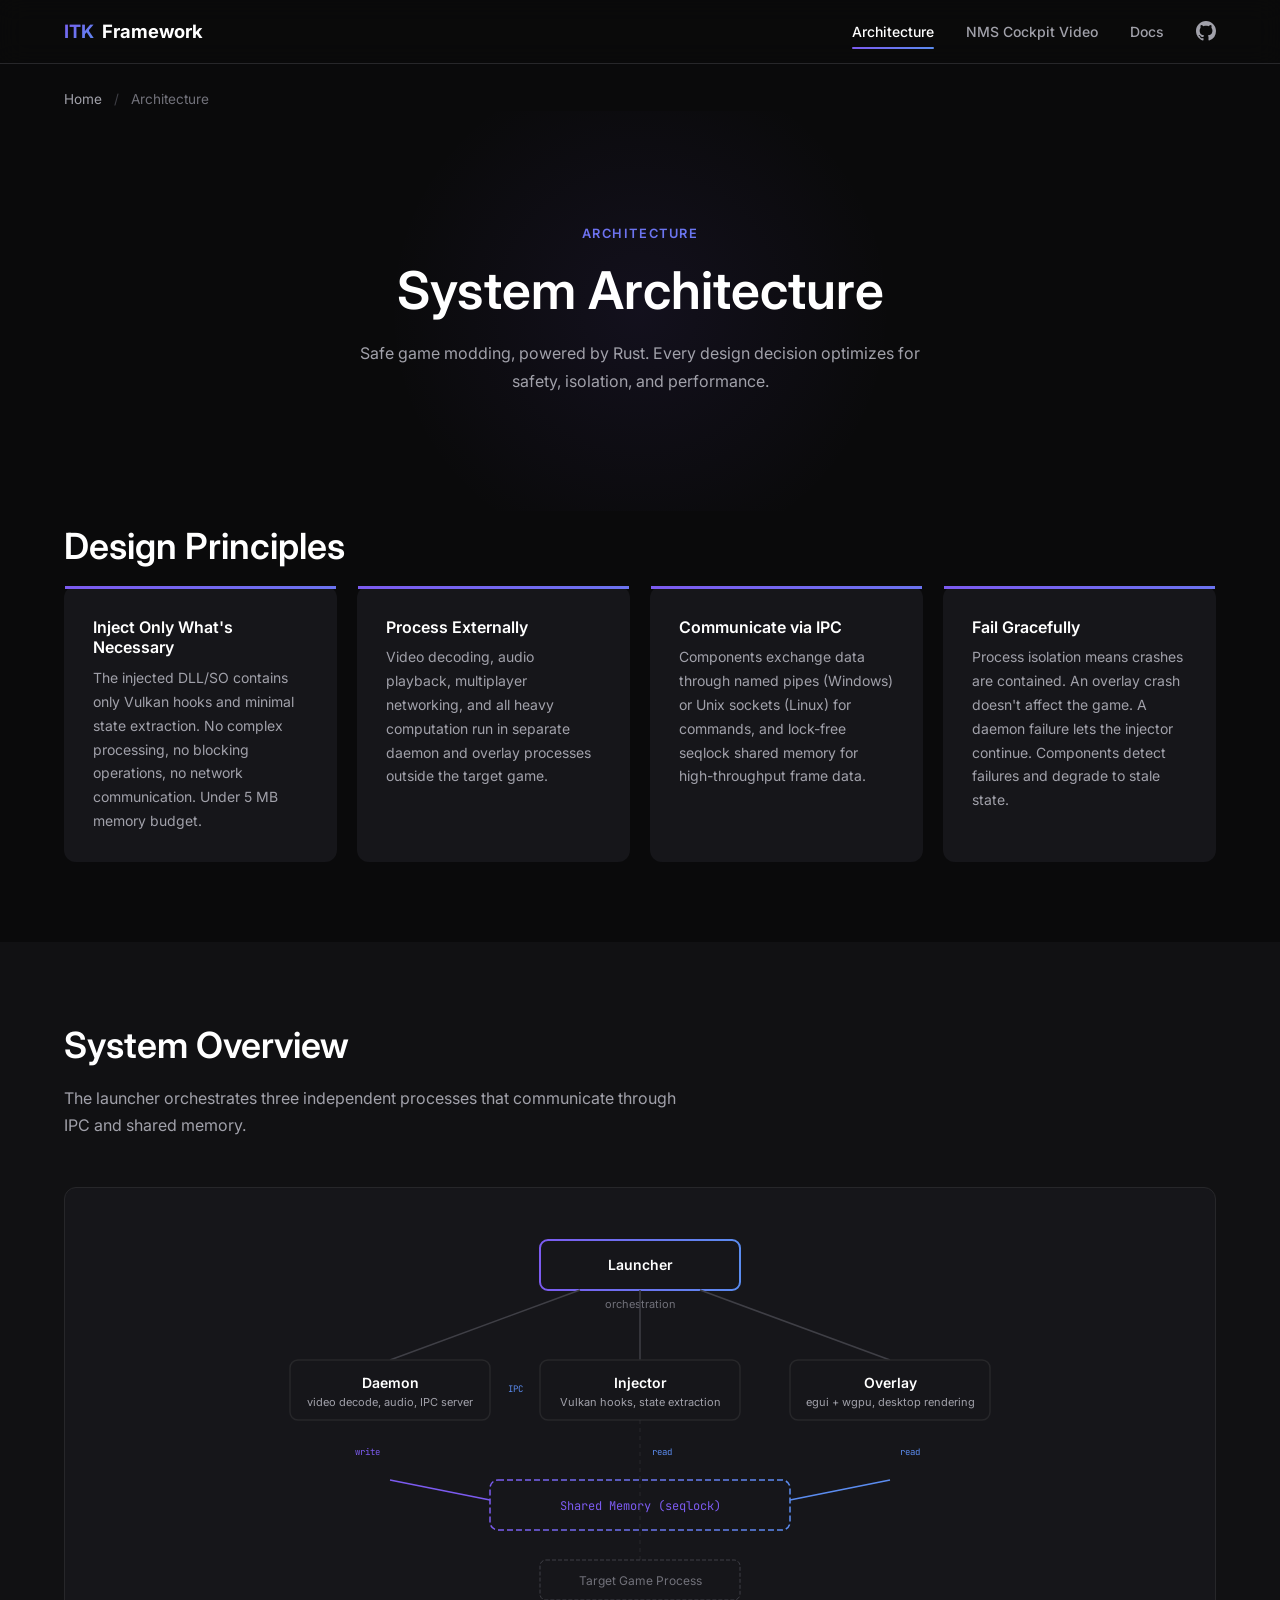
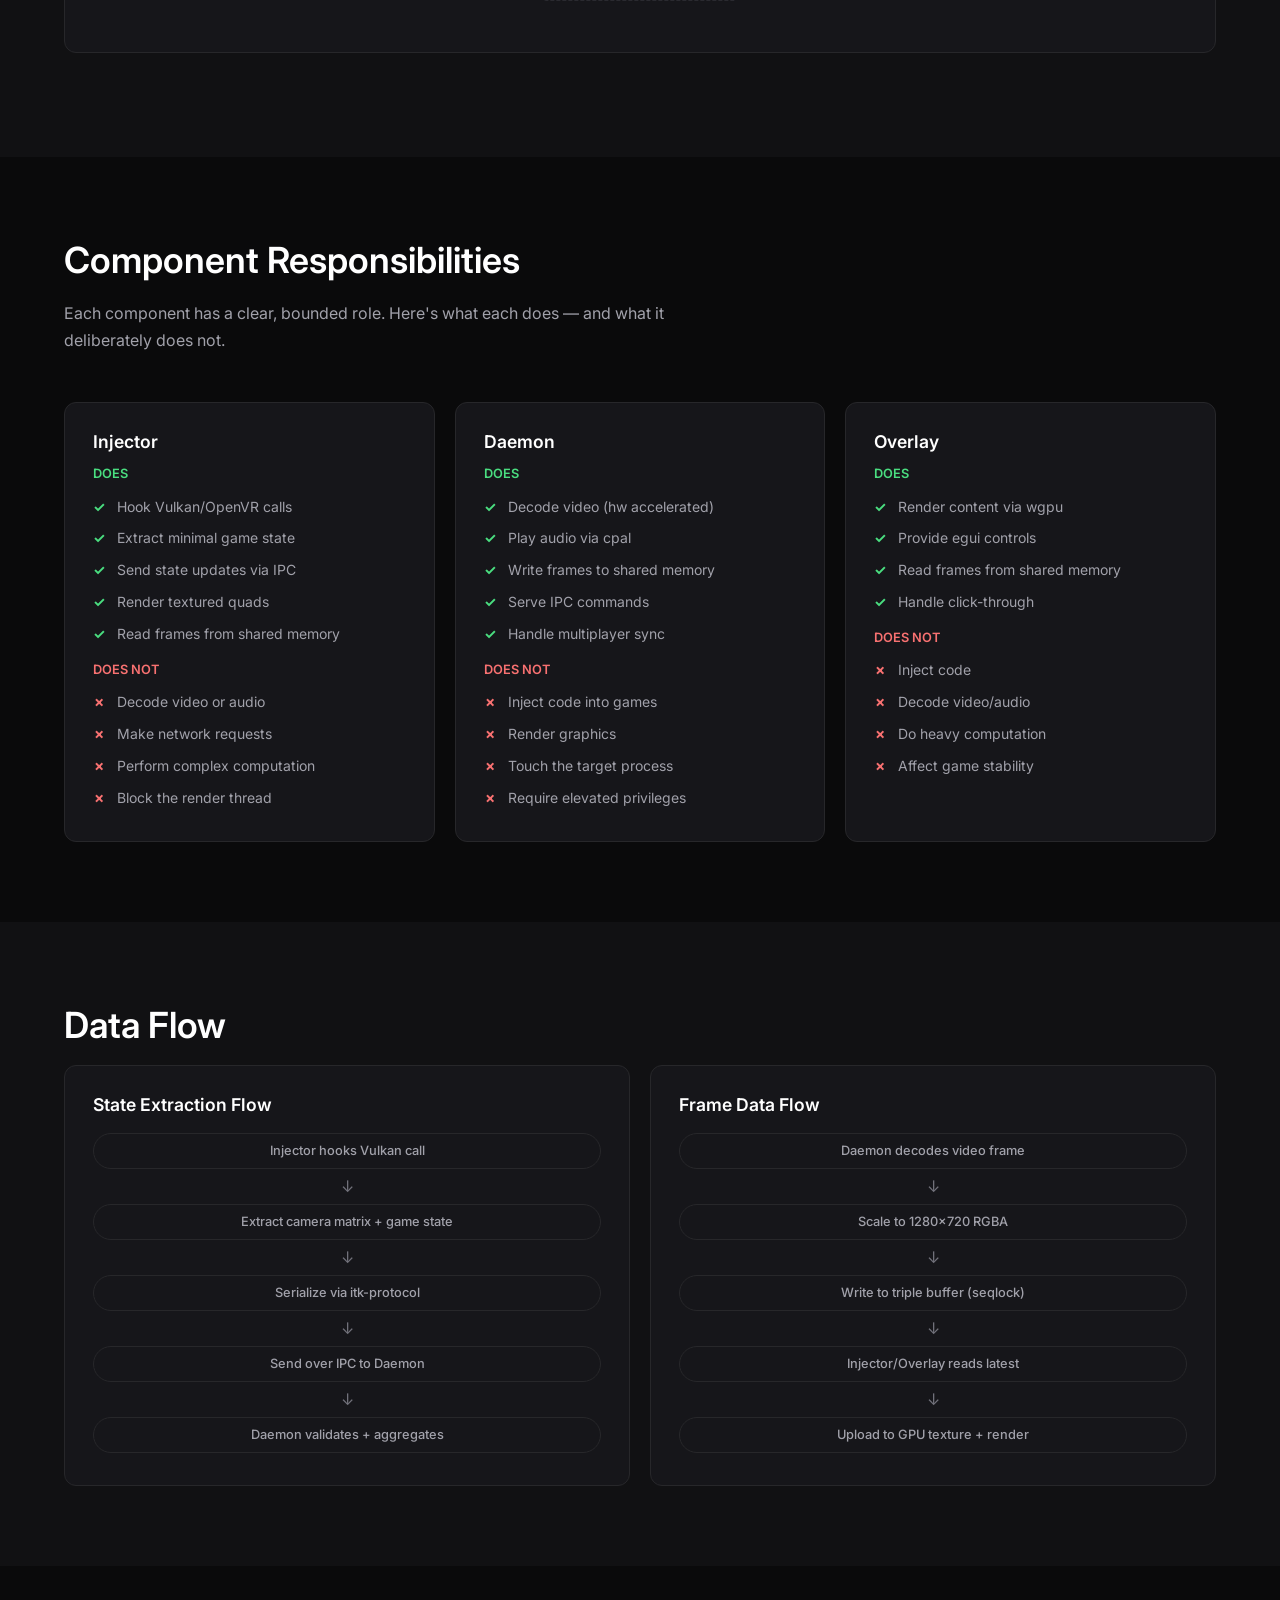
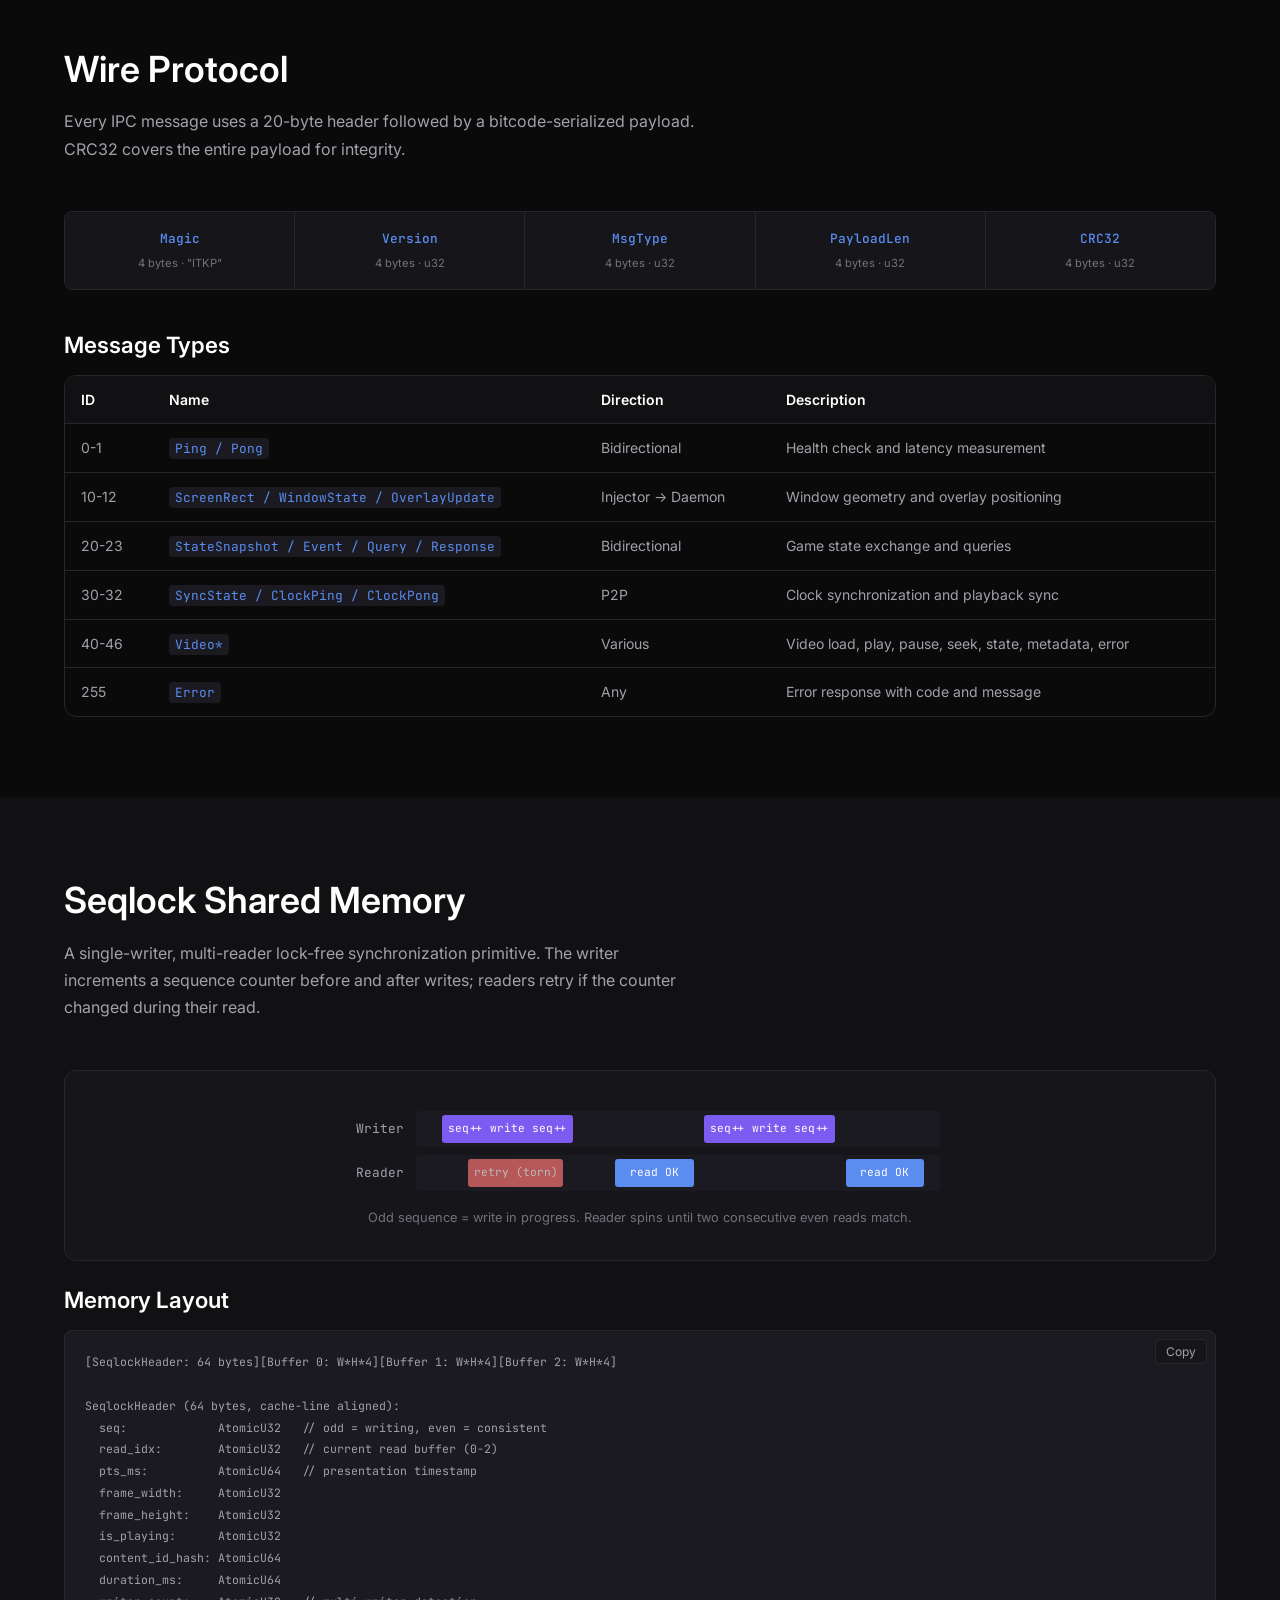
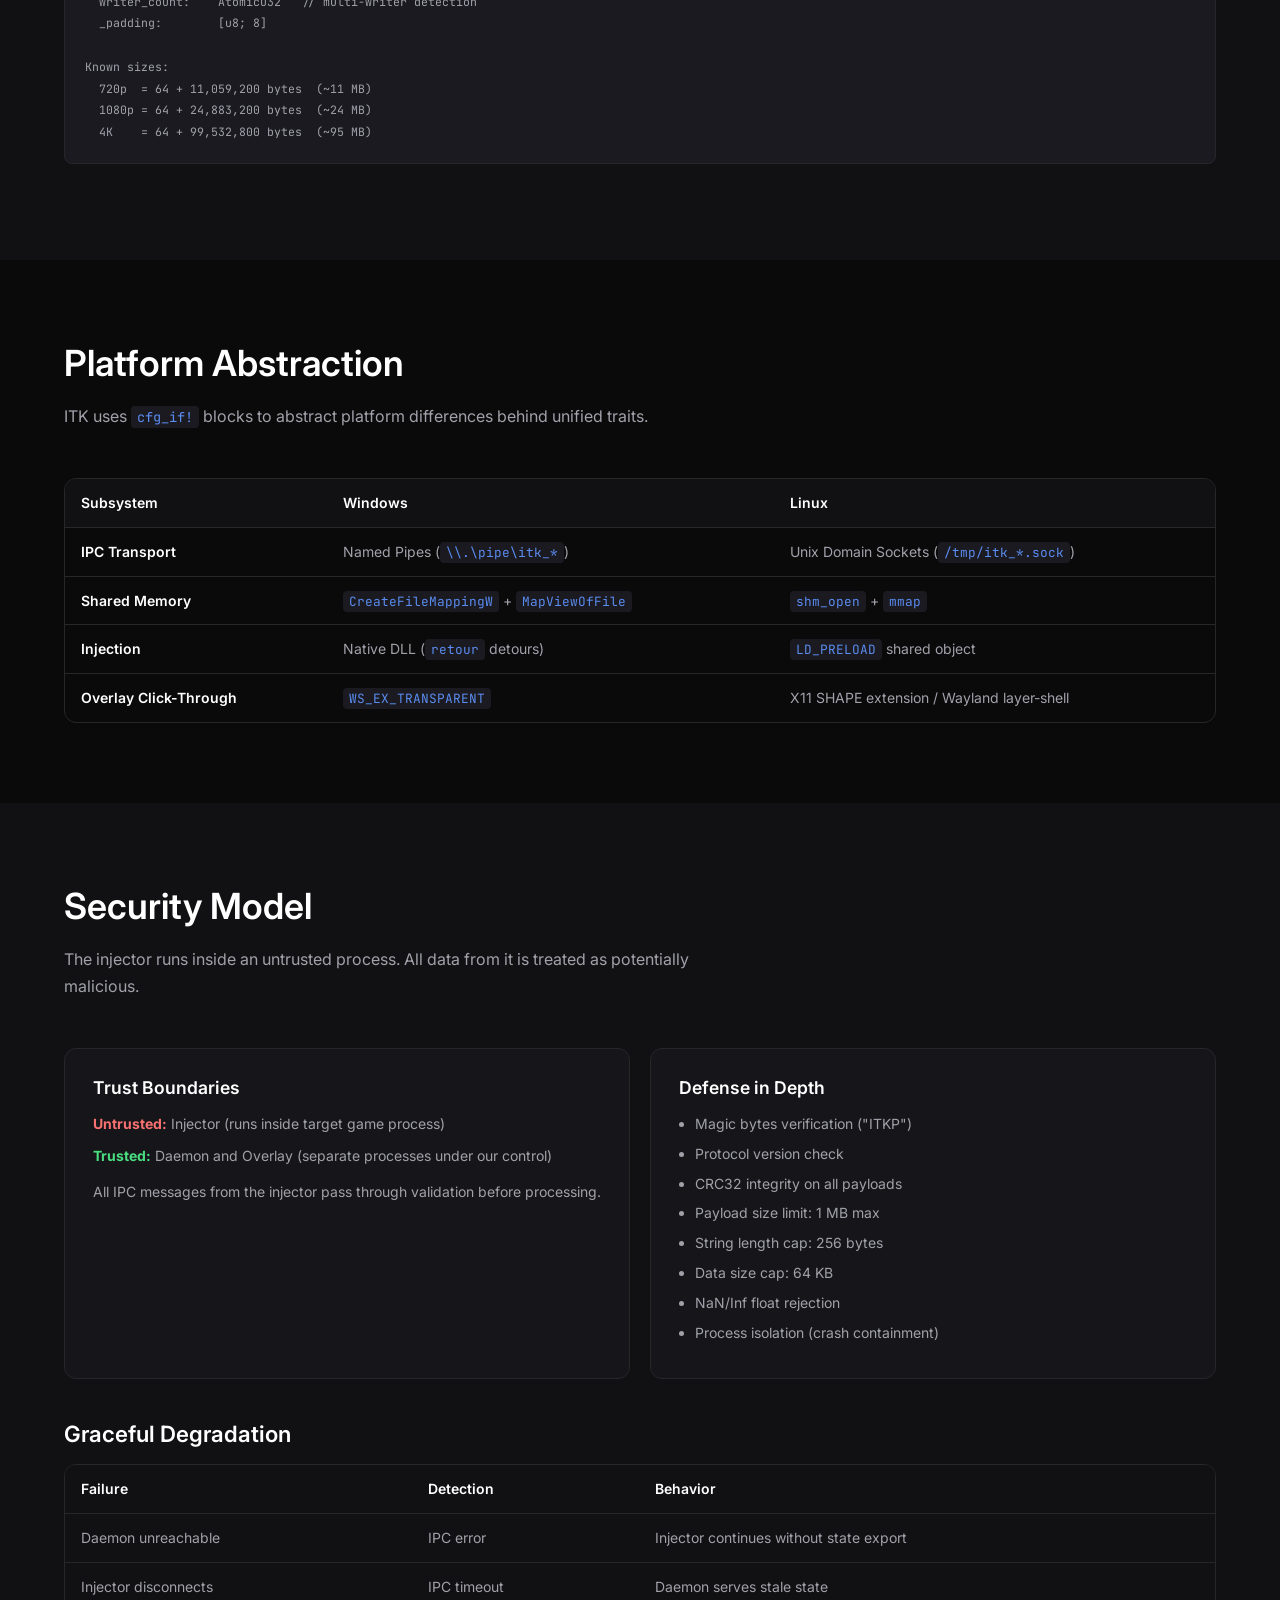
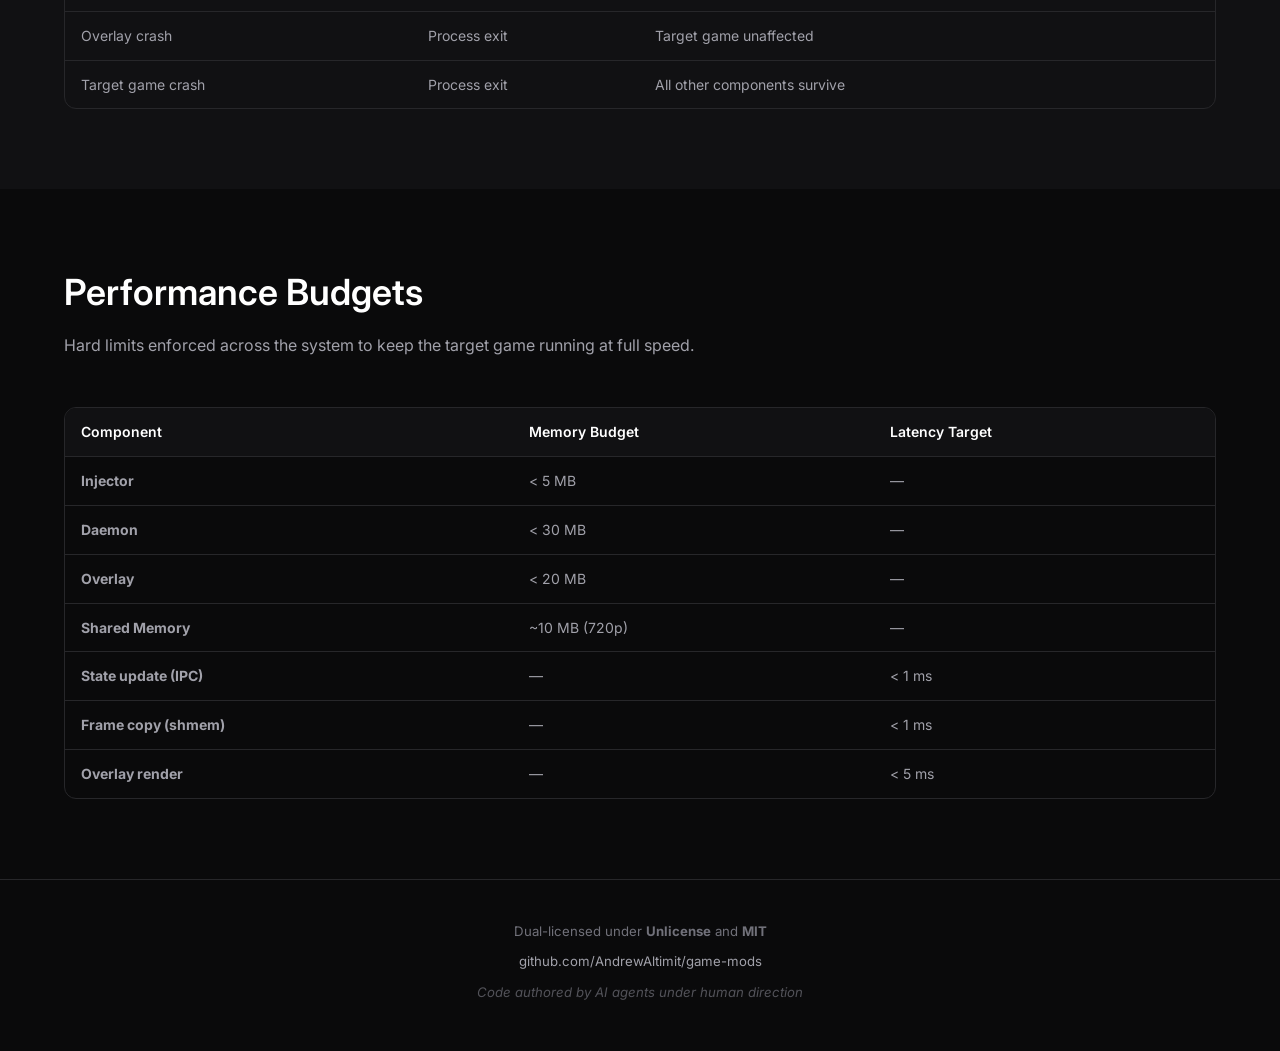
==== commit ff90afdd: "feat: update site tagline and add agentic automation section Replace "minimal injection, maximal ext" ====
--- a/site/architecture.html
+++ b/site/architecture.html
@@ -46,7 +46,7 @@
     <div class="container">
       <div class="section-label fade-in">Architecture</div>
       <h1 class="fade-in">System Architecture</h1>
-      <p class="fade-in">Minimal injection, maximal external processing. Every design decision optimizes for safety, isolation, and performance.</p>
+      <p class="fade-in">Safe game modding, powered by Rust. Every design decision optimizes for safety, isolation, and performance.</p>
     </div>
   </section>
 
